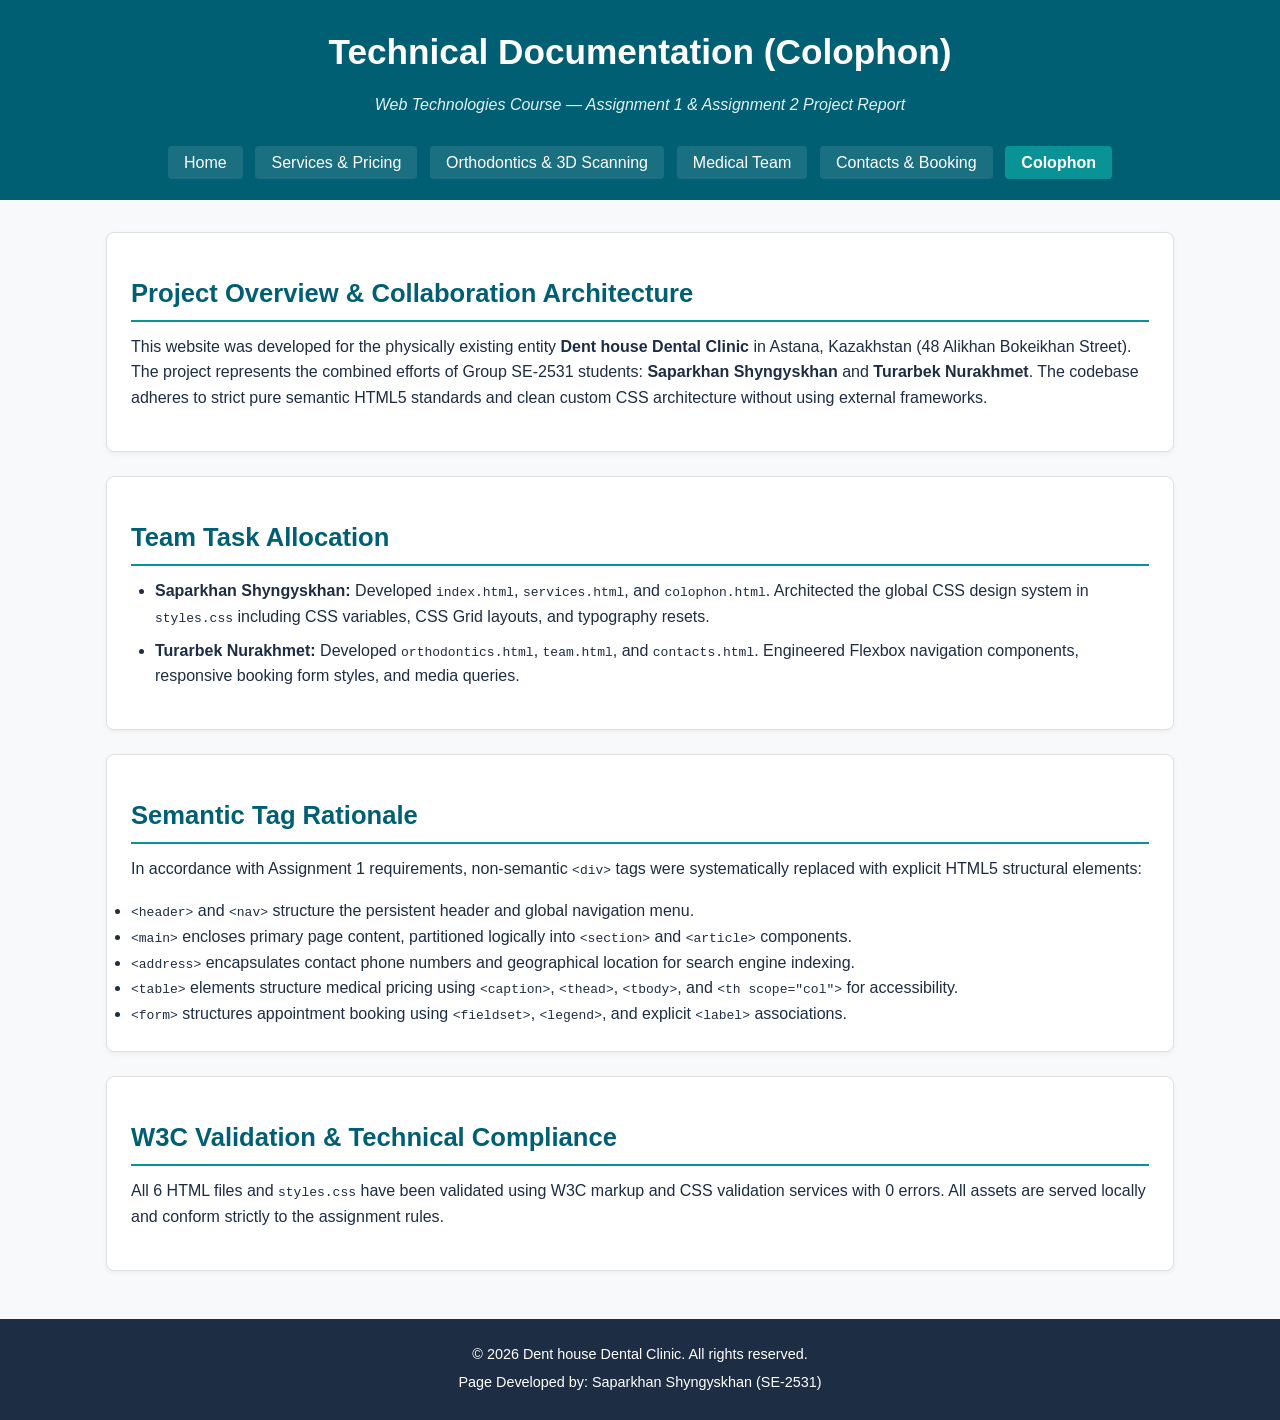
==== colophon.html @ aafd25ac "Add All" ====
<!DOCTYPE html>
<html lang="en">
<head>
    <meta charset="UTF-8">
    <meta name="viewport" content="width=device-width, initial-scale=1.0">
    <meta name="author" content="Saparkhan Shyngyskhan">
    <meta name="description" content="Technical documentation and colophon for Dent house dental clinic website project. Group SE-2531.">
    <title>Colophon & Technical Documentation — Dent house Clinic</title>
    <link rel="stylesheet" href="styles.css">
</head>
<body>
<!-- Author: Saparkhan Shyngyskhan | Group: SE-2531 -->

<header class="main-header">
    <div class="header-container">
        <h1 class="site-title">Technical Documentation (Colophon)</h1>
        <p class="site-tagline">Web Technologies Course — Assignment 1 & Assignment 2 Project Report</p>
        <nav class="main-nav">
            <ul class="nav-list">
                <li><a href="index.html" class="nav-link">Home</a></li>
                <li><a href="services.html" class="nav-link">Services & Pricing</a></li>
                <li><a href="orthodontics.html" class="nav-link">Orthodontics & 3D Scanning</a></li>
                <li><a href="team.html" class="nav-link">Medical Team</a></li>
                <li><a href="contacts.html" class="nav-link">Contacts & Booking</a></li>
                <li><a href="colophon.html" class="nav-link active">Colophon</a></li>
            </ul>
        </nav>
    </div>
</header>

<main class="main-content">
    <section class="doc-section">
        <h2>Project Overview & Collaboration Architecture</h2>
        <p>This website was developed for the physically existing entity <strong>Dent house Dental Clinic</strong> in Astana, Kazakhstan (48 Alikhan Bokeikhan Street). The project represents the combined efforts of Group SE-2531 students: <strong>Saparkhan Shyngyskhan</strong> and <strong>Turarbek Nurakhmet</strong>. The codebase adheres to strict pure semantic HTML5 standards and clean custom CSS architecture without using external frameworks.</p>
    </section>

    <section class="doc-section">
        <h2>Team Task Allocation</h2>
        <ul class="task-list">
            <li><strong>Saparkhan Shyngyskhan:</strong> Developed <code>index.html</code>, <code>services.html</code>, and <code>colophon.html</code>. Architected the global CSS design system in <code>styles.css</code> including CSS variables, CSS Grid layouts, and typography resets.</li>
            <li><strong>Turarbek Nurakhmet:</strong> Developed <code>orthodontics.html</code>, <code>team.html</code>, and <code>contacts.html</code>. Engineered Flexbox navigation components, responsive booking form styles, and media queries.</li>
        </ul>
    </section>

    <section class="doc-section">
        <h2>Semantic Tag Rationale</h2>
        <p>In accordance with Assignment 1 requirements, non-semantic <code>&lt;div&gt;</code> tags were systematically replaced with explicit HTML5 structural elements:</p>
        <ul>
            <li><code>&lt;header&gt;</code> and <code>&lt;nav&gt;</code> structure the persistent header and global navigation menu.</li>
            <li><code>&lt;main&gt;</code> encloses primary page content, partitioned logically into <code>&lt;section&gt;</code> and <code>&lt;article&gt;</code> components.</li>
            <li><code>&lt;address&gt;</code> encapsulates contact phone numbers and geographical location for search engine indexing.</li>
            <li><code>&lt;table&gt;</code> elements structure medical pricing using <code>&lt;caption&gt;</code>, <code>&lt;thead&gt;</code>, <code>&lt;tbody&gt;</code>, and <code>&lt;th scope="col"&gt;</code> for accessibility.</li>
            <li><code>&lt;form&gt;</code> structures appointment booking using <code>&lt;fieldset&gt;</code>, <code>&lt;legend&gt;</code>, and explicit <code>&lt;label&gt;</code> associations.</li>
        </ul>
    </section>

    <section class="doc-section">
        <h2>W3C Validation & Technical Compliance</h2>
        <p>All 6 HTML files and <code>styles.css</code> have been validated using W3C markup and CSS validation services with 0 errors. All assets are served locally and conform strictly to the assignment rules.</p>
    </section>
</main>

<footer class="main-footer">
    <p>&copy; 2026 Dent house Dental Clinic. All rights reserved.</p>
    <p>Page Developed by: Saparkhan Shyngyskhan (SE-2531)</p>
</footer>
</body>
</html>
---- styles.css ----
/* ==========================================================================
   CSS DESIGN SYSTEM FOR DENT HOUSE CLINIC
   Group: SE-2531
   Authors: Saparkhan Shyngyskhan & Turarbek Nurakhmet
   ========================================================================== */

/* 1. GLOBAL DESIGN VARIABLES & RESET */
:root {
  --primary-color: #005f73;
  --secondary-color: #0a9396;
  --accent-color: #ee9b00;
  --dark-neutral: #1d2d44;
  --light-bg: #f8f9fa;
  --card-bg: #ffffff;
  --border-color: #e0e0e0;
  --font-heading: 'Segoe UI', Tahoma, Geneva, Verdana, sans-serif;
  --font-body: Arial, Helvetica, sans-serif;
  --base-spacing: 1.5rem;
  --border-radius: 8px;
}

* {
  box-sizing: border-box;
  margin: 0;
  padding: 0;
}

body {
  font-family: var(--font-body);
  line-height: 1.6;
  color: var(--dark-neutral);
  background-color: var(--light-bg);
}

/* 2. TYPOGRAPHY & HEADINGS */
h1, h2, h3 {
  font-family: var(--font-heading);
  color: var(--primary-color);
  margin-bottom: 0.75rem;
}

h1.site-title {
  font-size: 2.2rem;
  color: #ffffff;
}

h2 {
  font-size: 1.6rem;
  border-bottom: 2px solid var(--secondary-color);
  padding-bottom: 0.4rem;
  margin-top: 1rem;
}

p {
  margin-bottom: 1rem;
}

/* 3. HEADER & FLEXBOX NAVIGATION */
.main-header {
  background-color: var(--primary-color);
  color: #ffffff;
  padding: var(--base-spacing) 0;
}

.header-container {
  max-width: 1100px;
  margin: 0 auto;
  padding: 0 1rem;
  display: flex;
  flex-direction: column;
  align-items: center;
  text-align: center;
}

.site-tagline {
  font-style: italic;
  color: #e0f2f1;
  margin-bottom: 1rem;
}

.main-nav {
  width: 100%;
  margin-top: 1rem;
}

.nav-list {
  list-style: none;
  display: flex;
  flex-wrap: wrap;
  justify-content: center;
  gap: 0.8rem;
}

.nav-link {
  color: #ffffff;
  text-decoration: none;
  padding: 0.5rem 1rem;
  border-radius: 4px;
  background-color: rgba(255, 255, 255, 0.1);
  transition: background-color 0.3s ease, color 0.3s ease;
}

.nav-link:hover {
  background-color: var(--accent-color);
  color: #ffffff;
}

.nav-link.active {
  background-color: var(--secondary-color);
  font-weight: bold;
}

/* 4. MAIN LAYOUT CONTAINER */
.main-content {
  max-width: 1100px;
  margin: 2rem auto;
  padding: 0 1rem;
}

/* 5. CSS GRID LAYOUTS */
.info-grid, .team-grid, .contact-grid {
  display: grid;
  grid-template-columns: repeat(auto-fit, minmax(300px, 1fr));
  gap: 1.5rem;
  margin-top: 1.5rem;
}

.info-card, .doctor-card, .contact-info-card, .booking-form-wrapper, .founder-card, .workflow-card, .doc-section {
  background-color: var(--card-bg);
  padding: 1.5rem;
  border-radius: var(--border-radius);
  border: 1px solid var(--border-color);
  box-shadow: 0 2px 5px rgba(0, 0, 0, 0.05);
  margin-bottom: 1.5rem;
}

/* Demonstration of CSS Specificity */
.doctor-card.highlight-card {
  border-left: 6px solid var(--accent-color);
  background-color: #fffdf9;
}

.doctor-spec, .role-title {
  font-weight: bold;
  color: var(--secondary-color);
  margin-bottom: 0.5rem;
}

/* 6. CLINIC GALLERY STYLING */
.clinic-gallery {
  margin-top: 2rem;
}

.gallery-grid {
  display: grid;
  grid-template-columns: repeat(auto-fit, minmax(280px, 1fr));
  gap: 1.5rem;
  margin-top: 1rem;
}

.gallery-card {
  background-color: var(--card-bg);
  border: 1px solid var(--border-color);
  border-radius: var(--border-radius);
  overflow: hidden;
  box-shadow: 0 2px 5px rgba(0, 0, 0, 0.05);
  margin: 0;
}

.gallery-img {
  width: 100%;
  height: 220px;
  object-fit: cover;
  display: block;
}

.gallery-card figcaption {
  padding: 0.8rem 1rem;
  font-size: 0.9rem;
  color: var(--dark-neutral);
  text-align: center;
  background-color: #ffffff;
  font-style: italic;
}

/* 7. LIST STYLING */
.schedule-list, .step-list, .task-list {
  margin-left: 1.5rem;
  margin-bottom: 1rem;
}

.schedule-list li, .step-list li, .task-list li {
  margin-bottom: 0.5rem;
}

/* 8. DATA TABLES */
.table-wrapper {
  margin-top: 2rem;
  overflow-x: auto;
}

.data-table {
  width: 100%;
  border-collapse: collapse;
  background-color: var(--card-bg);
  margin-top: 1rem;
}

.data-table caption {
  caption-side: top;
  font-weight: bold;
  margin-bottom: 0.5rem;
  text-align: left;
  color: var(--primary-color);
}

.data-table th, .data-table td {
  padding: 0.8rem 1rem;
  border: 1px solid var(--border-color);
  text-align: left;
}

.data-table thead {
  background-color: var(--primary-color);
  color: #ffffff;
}

.data-table tbody tr:nth-child(even) {
  background-color: #f2f4f5;
}

/* 9. FORM STYLING (Flexbox Form) */
.appointment-form {
  margin-top: 1rem;
}

.form-group {
  border: 1px solid var(--border-color);
  padding: 1.2rem;
  border-radius: var(--border-radius);
}

.form-group legend {
  padding: 0 0.5rem;
  font-weight: bold;
  color: var(--primary-color);
}

.form-field {
  display: flex;
  flex-direction: column;
  margin-bottom: 1rem;
}

.form-field label {
  margin-bottom: 0.3rem;
  font-weight: bold;
}

.form-field input, .form-field select, .form-field textarea {
  padding: 0.6rem;
  border: 1px solid #ccc;
  border-radius: 4px;
  font-family: inherit;
  font-size: 0.95rem;
}

.form-field input:focus, .form-field select:focus, .form-field textarea:focus {
  outline: none;
  border-color: var(--secondary-color);
  box-shadow: 0 0 4px rgba(10, 147, 150, 0.4);
}

.submit-btn {
  background-color: var(--secondary-color);
  color: #ffffff;
  padding: 0.8rem 1.5rem;
  border: none;
  border-radius: 4px;
  cursor: pointer;
  font-size: 1rem;
  font-weight: bold;
  transition: background-color 0.3s ease;
  width: 100%;
}

.submit-btn:hover {
  background-color: var(--primary-color);
}

/* 10. FOOTER */
.main-footer {
  background-color: var(--dark-neutral);
  color: #ffffff;
  text-align: center;
  padding: 1.5rem 0;
  margin-top: 3rem;
  font-size: 0.9rem;
}

.main-footer p {
  margin-bottom: 0.3rem;
}

/* 11. RESPONSIVE MEDIA QUERIES */
@media (max-width: 768px) {
  .nav-list {
    flex-direction: column;
    width: 100%;
  }

  .nav-link {
    text-align: center;
    display: block;
  }

  h1.site-title {
    font-size: 1.8rem;
  }

  .info-grid, .team-grid, .contact-grid {
    grid-template-columns: 1fr;
  }
}
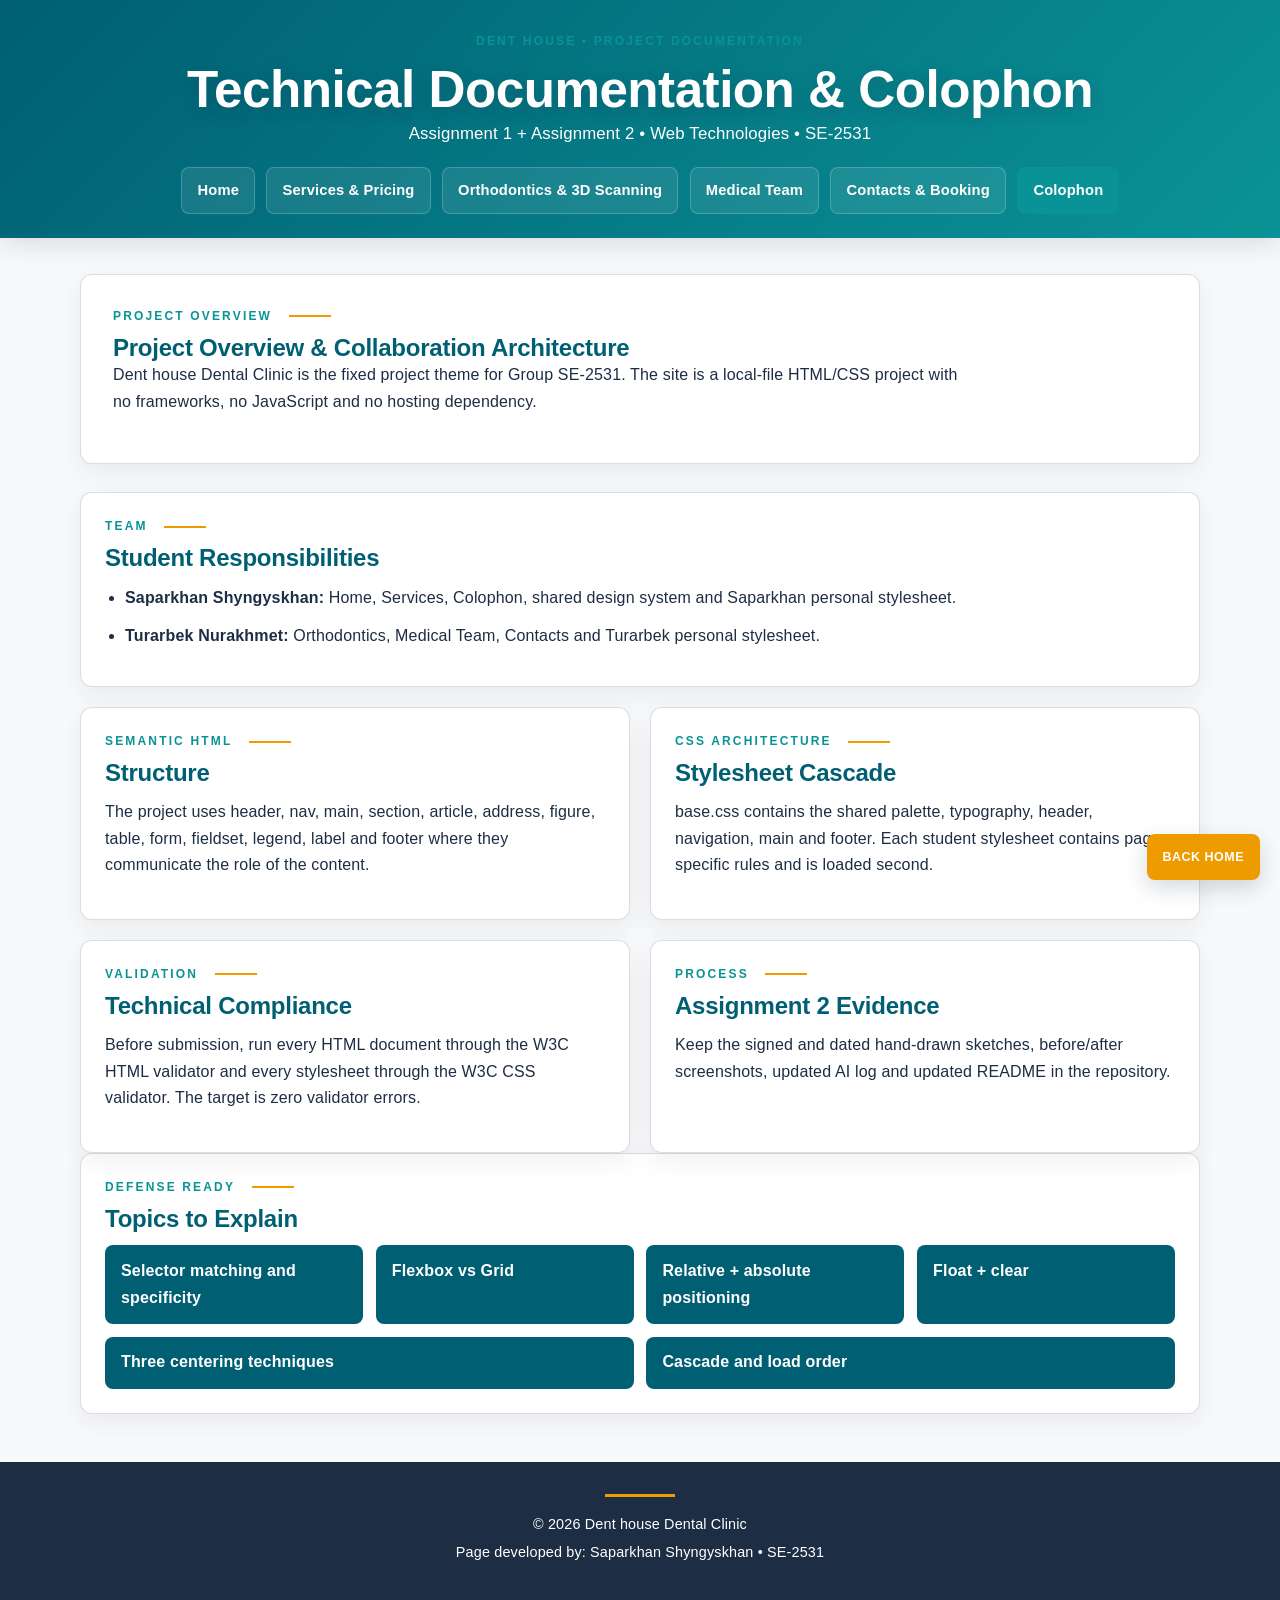
==== commit 4a28e432: "Add All" ====
--- a/colophon.html
+++ b/colophon.html
@@ -2,67 +2,299 @@
 <html lang="en">
 <head>
     <meta charset="UTF-8">
-    <meta name="viewport" content="width=device-width, initial-scale=1.0">
-    <meta name="author" content="Saparkhan Shyngyskhan">
-    <meta name="description" content="Technical documentation and colophon for Dent house dental clinic website project. Group SE-2531.">
-    <title>Colophon & Technical Documentation — Dent house Clinic</title>
-    <link rel="stylesheet" href="styles.css">
+    <meta
+            name="viewport"
+            content="width=device-width, initial-scale=1.0"
+    >
+    <meta
+            name="author"
+            content="Saparkhan Shyngyskhan"
+    >
+    <meta
+            name="description"
+            content="Technical documentation and collaboration notes for the Dent house website project."
+    >
+    <title>
+        Colophon & Technical Documentation — Dent house
+    </title>
+
+    <link rel="stylesheet" href="css/base.css">
+    <link rel="stylesheet" href="css/saparkhan.css">
 </head>
-<body>
+<body class="colophon-page">
+
 <!-- Author: Saparkhan Shyngyskhan | Group: SE-2531 -->
 
 <header class="main-header">
-    <div class="header-container">
-        <h1 class="site-title">Technical Documentation (Colophon)</h1>
-        <p class="site-tagline">Web Technologies Course — Assignment 1 & Assignment 2 Project Report</p>
-        <nav class="main-nav">
-            <ul class="nav-list">
-                <li><a href="index.html" class="nav-link">Home</a></li>
-                <li><a href="services.html" class="nav-link">Services & Pricing</a></li>
-                <li><a href="orthodontics.html" class="nav-link">Orthodontics & 3D Scanning</a></li>
-                <li><a href="team.html" class="nav-link">Medical Team</a></li>
-                <li><a href="contacts.html" class="nav-link">Contacts & Booking</a></li>
-                <li><a href="colophon.html" class="nav-link active">Colophon</a></li>
+    <p class="eyebrow">
+        DENT HOUSE • PROJECT DOCUMENTATION
+    </p>
+    <h1 class="site-title">
+        Technical Documentation & Colophon
+    </h1>
+    <p class="site-tagline">
+        Assignment 1 + Assignment 2 • Web Technologies • SE-2531
+    </p>
+    <nav class="main-nav" aria-label="Primary navigation">
+        <ul class="nav-list">
+            <li>
+                <a href="index.html" class="nav-link">
+                    Home
+                </a>
+            </li>
+
+            <li>
+                <a href="services.html" class="nav-link">
+                    Services & Pricing
+                </a>
+            </li>
+
+            <li>
+                <a href="orthodontics.html" class="nav-link">
+                    Orthodontics & 3D Scanning
+                </a>
+            </li>
+
+            <li>
+                <a href="team.html" class="nav-link">
+                    Medical Team
+                </a>
+            </li>
+
+            <li>
+                <a href="contacts.html" class="nav-link">
+                    Contacts & Booking
+                </a>
+            </li>
+
+            <li>
+                <a
+                        href="colophon.html"
+                        class="nav-link active"
+                        aria-current="page"
+                >
+                    Colophon
+                </a>
+            </li>
+
+        </ul>
+
+    </nav>
+
+</header>
+
+
+<main class="main-content">
+
+    <section class="page-intro">
+
+        <p class="section-kicker">
+            PROJECT OVERVIEW
+        </p>
+
+        <!-- Unique page heading ID -->
+        <h2 id="colophon-title">
+            Project Overview & Collaboration Architecture
+        </h2>
+
+        <p>
+            Dent house Dental Clinic is the fixed project theme for Group
+            SE-2531. The site is a local-file HTML/CSS project with no
+            frameworks, no JavaScript and no hosting dependency.
+        </p>
+
+    </section>
+
+
+    <!--
+    Grid rationale:
+    documentation topics are separate information cards and one topic spans
+    the full width, which makes Grid appropriate for this block.
+    -->
+    <section
+            class="documentation-grid"
+            aria-label="Project documentation"
+    >
+
+        <article class="doc-card doc-card-wide">
+
+            <p class="section-kicker">
+                TEAM
+            </p>
+
+            <h2>
+                Student Responsibilities
+            </h2>
+
+            <ul class="documentation-list">
+
+                <li>
+                    <strong>
+                        Saparkhan Shyngyskhan:
+                    </strong>
+
+                    Home, Services, Colophon, shared design system
+                    and Saparkhan personal stylesheet.
+                </li>
+
+                <li>
+                    <strong>
+                        Turarbek Nurakhmet:
+                    </strong>
+
+                    Orthodontics, Medical Team, Contacts
+                    and Turarbek personal stylesheet.
+                </li>
+
             </ul>
-        </nav>
-    </div>
-</header>
-
-<main class="main-content">
-    <section class="doc-section">
-        <h2>Project Overview & Collaboration Architecture</h2>
-        <p>This website was developed for the physically existing entity <strong>Dent house Dental Clinic</strong> in Astana, Kazakhstan (48 Alikhan Bokeikhan Street). The project represents the combined efforts of Group SE-2531 students: <strong>Saparkhan Shyngyskhan</strong> and <strong>Turarbek Nurakhmet</strong>. The codebase adheres to strict pure semantic HTML5 standards and clean custom CSS architecture without using external frameworks.</p>
+
+        </article>
+
+
+        <article class="doc-card">
+
+            <p class="section-kicker">
+                SEMANTIC HTML
+            </p>
+
+            <h2>
+                Structure
+            </h2>
+
+            <p>
+                The project uses header, nav, main, section, article,
+                address, figure, table, form, fieldset, legend, label
+                and footer where they communicate the role of the content.
+            </p>
+
+        </article>
+
+
+        <article class="doc-card">
+
+            <p class="section-kicker">
+                CSS ARCHITECTURE
+            </p>
+
+            <h2>
+                Stylesheet Cascade
+            </h2>
+
+            <p>
+                base.css contains the shared palette, typography, header,
+                navigation, main and footer. Each student stylesheet
+                contains page-specific rules and is loaded second.
+            </p>
+
+        </article>
+
+
+        <article class="doc-card">
+
+            <p class="section-kicker">
+                VALIDATION
+            </p>
+
+            <h2>
+                Technical Compliance
+            </h2>
+
+            <p>
+                Before submission, run every HTML document through the
+                W3C HTML validator and every stylesheet through the W3C
+                CSS validator. The target is zero validator errors.
+            </p>
+
+        </article>
+
+
+        <article class="doc-card">
+
+            <p class="section-kicker">
+                PROCESS
+            </p>
+
+            <h2>
+                Assignment 2 Evidence
+            </h2>
+
+            <p>
+                Keep the signed and dated hand-drawn sketches,
+                before/after screenshots, updated AI log and updated
+                README in the repository.
+            </p>
+
+        </article>
+
     </section>
 
-    <section class="doc-section">
-        <h2>Team Task Allocation</h2>
-        <ul class="task-list">
-            <li><strong>Saparkhan Shyngyskhan:</strong> Developed <code>index.html</code>, <code>services.html</code>, and <code>colophon.html</code>. Architected the global CSS design system in <code>styles.css</code> including CSS variables, CSS Grid layouts, and typography resets.</li>
-            <li><strong>Turarbek Nurakhmet:</strong> Developed <code>orthodontics.html</code>, <code>team.html</code>, and <code>contacts.html</code>. Engineered Flexbox navigation components, responsive booking form styles, and media queries.</li>
+
+    <!-- Additional Flexbox -->
+    <section
+            class="documentation-list-wrap"
+            aria-label="CSS evidence"
+    >
+
+        <p class="section-kicker">
+            DEFENSE READY
+        </p>
+
+        <h2>
+            Topics to Explain
+        </h2>
+
+        <ul class="defense-points">
+
+            <li>
+                Selector matching and specificity
+            </li>
+
+            <li>
+                Flexbox vs Grid
+            </li>
+
+            <li>
+                Relative + absolute positioning
+            </li>
+
+            <li>
+                Float + clear
+            </li>
+
+            <li>
+                Three centering techniques
+            </li>
+
+            <li>
+                Cascade and load order
+            </li>
+
         </ul>
+
     </section>
 
-    <section class="doc-section">
-        <h2>Semantic Tag Rationale</h2>
-        <p>In accordance with Assignment 1 requirements, non-semantic <code>&lt;div&gt;</code> tags were systematically replaced with explicit HTML5 structural elements:</p>
-        <ul>
-            <li><code>&lt;header&gt;</code> and <code>&lt;nav&gt;</code> structure the persistent header and global navigation menu.</li>
-            <li><code>&lt;main&gt;</code> encloses primary page content, partitioned logically into <code>&lt;section&gt;</code> and <code>&lt;article&gt;</code> components.</li>
-            <li><code>&lt;address&gt;</code> encapsulates contact phone numbers and geographical location for search engine indexing.</li>
-            <li><code>&lt;table&gt;</code> elements structure medical pricing using <code>&lt;caption&gt;</code>, <code>&lt;thead&gt;</code>, <code>&lt;tbody&gt;</code>, and <code>&lt;th scope="col"&gt;</code> for accessibility.</li>
-            <li><code>&lt;form&gt;</code> structures appointment booking using <code>&lt;fieldset&gt;</code>, <code>&lt;legend&gt;</code>, and explicit <code>&lt;label&gt;</code> associations.</li>
-        </ul>
-    </section>
-
-    <section class="doc-section">
-        <h2>W3C Validation & Technical Compliance</h2>
-        <p>All 6 HTML files and <code>styles.css</code> have been validated using W3C markup and CSS validation services with 0 errors. All assets are served locally and conform strictly to the assignment rules.</p>
-    </section>
 </main>
 
+
+<a
+        class="quick-booking"
+        href="index.html"
+>
+    BACK HOME
+</a>
+
+
 <footer class="main-footer">
-    <p>&copy; 2026 Dent house Dental Clinic. All rights reserved.</p>
-    <p>Page Developed by: Saparkhan Shyngyskhan (SE-2531)</p>
+
+    <p>
+        © 2026 Dent house Dental Clinic
+    </p>
+
+    <p>
+        Page developed by: Saparkhan Shyngyskhan • SE-2531
+    </p>
+
 </footer>
+
 </body>
 </html>
--- a/css/base.css
+++ b/css/base.css
@@ -0,0 +1,1287 @@
+/*
+===============================================================================
+DENT HOUSE — BASE CSS
+Group: SE-2531
+Shared stylesheet written by the team
+===============================================================================
+
+PALETTE — maximum five project colours:
+
+#005F73
+Primary teal for professional medical branding and strong headings.
+
+#0A9396
+Secondary teal for interactive controls and section accents.
+
+#EE9B00
+Warm accent for calls to action and important highlights.
+
+#1D2D44
+Dark neutral for readable text, borders and footer surfaces.
+
+#F8F9FA
+Light background for a clean, calm clinic interface.
+
+Named colour "white" is also used for high-contrast text and surfaces.
+*/
+
+
+:root {
+
+    --primary-color: #005F73;
+
+    --secondary-color: #0A9396;
+
+    --accent-color: #EE9B00;
+
+    --dark-neutral: #1D2D44;
+
+    --light-bg: #F8F9FA;
+
+
+    /*
+    Two deliberate font families with full fallback stacks.
+    */
+
+    --font-heading:
+        "Segoe UI",
+        Tahoma,
+        Geneva,
+        Verdana,
+        sans-serif;
+
+    --font-body:
+        Arial,
+        Helvetica,
+        sans-serif;
+
+
+    --content-width: 1120px;
+
+    --base-spacing: 1.25rem;
+
+    --border-radius: 12px;
+
+    --border-color:
+        rgba(29, 45, 68, 0.16);
+
+    --soft-surface:
+        rgba(10, 147, 150, 0.06);
+
+}
+
+
+/*
+===============================================================================
+UNIVERSAL SELECTOR
+===============================================================================
+*/
+
+/*
+Universal selector:
+controls box sizing consistently on every element.
+*/
+
+* {
+
+    box-sizing: border-box;
+
+    margin: 0;
+
+    padding: 0;
+
+}
+
+
+html {
+
+    scroll-behavior: smooth;
+
+}
+
+
+/*
+===============================================================================
+BODY
+===============================================================================
+*/
+
+/*
+Type selector:
+styles the complete document body.
+*/
+
+body {
+
+    font-family: var(--font-body);
+
+    font-size: 1rem;
+
+    font-weight: 400;
+
+    line-height: 1.65;
+
+    letter-spacing: 0.01em;
+
+    color: var(--dark-neutral);
+
+    background-color: var(--light-bg);
+
+}
+
+
+/*
+Margin-collapse note:
+
+Vertical margins between normal block elements can collapse into one margin.
+The project uses section padding and borders where appropriate so adjacent
+content keeps intentional spacing instead of relying on margin collapse.
+*/
+
+
+/*
+===============================================================================
+GROUPING SELECTOR
+===============================================================================
+*/
+
+h1,
+h2,
+h3 {
+
+    font-family: var(--font-heading);
+
+    font-weight: 700;
+
+    line-height: 1.2;
+
+    letter-spacing: -0.01em;
+
+    color: var(--primary-color);
+
+}
+
+
+p {
+
+    margin-bottom: 1rem;
+
+}
+
+
+ul,
+ol {
+
+    padding-left: 1.3rem;
+
+}
+
+
+/*
+===============================================================================
+MAIN CONTAINER
+===============================================================================
+*/
+
+/*
+Centering technique #1:
+margin auto centers the main content horizontally.
+*/
+
+.main-content {
+
+    width: calc(100% - 2rem);
+
+    max-width: var(--content-width);
+
+    margin: 2.25rem auto;
+
+}
+
+
+.page-intro {
+
+    margin-bottom: 1.75rem;
+
+    padding: 2rem;
+
+    border:
+        1px solid
+        var(--border-color);
+
+    border-radius:
+        var(--border-radius);
+
+    background-color: white;
+
+    box-shadow:
+        0 8px 24px
+        rgba(29, 45, 68, 0.08);
+
+}
+
+
+.section-kicker,
+.eyebrow {
+
+    margin-bottom: 0.45rem;
+
+    color: var(--secondary-color);
+
+    font-size: 0.75rem;
+
+    font-weight: 700;
+
+    letter-spacing: 0.18em;
+
+}
+
+
+.page-intro h2,
+.section-kicker + h2 {
+
+    margin-top: 0.25rem;
+
+}
+
+
+/*
+Adjacent sibling selector:
+
+matches a paragraph immediately following an h2 in .page-intro.
+*/
+
+.page-intro h2 + p {
+
+    max-width: 850px;
+
+}
+
+
+/*
+===============================================================================
+HEADER
+===============================================================================
+*/
+
+/*
+Static positioning demonstration:
+
+The header remains in the normal document flow.
+*/
+
+.main-header {
+
+    position: static;
+
+    padding:
+        2rem
+        1rem
+        1.5rem;
+
+    text-align: center;
+
+    color: white;
+
+    background:
+        linear-gradient(
+            135deg,
+            var(--primary-color),
+            var(--secondary-color)
+        );
+
+    box-shadow:
+        0 6px 24px
+        rgba(29, 45, 68, 0.14);
+
+}
+
+
+.site-title {
+
+    font-size:
+        clamp(
+            2rem,
+            5vw,
+            3.2rem
+        );
+
+    color: white;
+
+    text-shadow:
+        0 4px 16px
+        rgba(29, 45, 68, 0.25);
+
+}
+
+
+.site-tagline {
+
+    margin-bottom: 1.15rem;
+
+    color: white;
+
+    font-size: 1.05rem;
+
+}
+
+
+/*
+===============================================================================
+NAVIGATION — FLEXBOX
+===============================================================================
+*/
+
+.main-nav {
+
+    width: min(
+        100%,
+        var(--content-width)
+    );
+
+    margin:
+        1rem
+        auto
+        0;
+
+}
+
+
+/*
+Child selector (>):
+
+Matches only direct li children of the nav list.
+*/
+
+.nav-list {
+
+    display: flex;
+
+    flex-direction: row;
+
+    flex-wrap: wrap;
+
+    /*
+    Centering technique #2:
+    Flexbox uses justify-content to center navigation items.
+    */
+
+    justify-content: center;
+
+    align-items: center;
+
+    gap: 0.7rem;
+
+    list-style: none;
+
+}
+
+
+.nav-list > li {
+
+    list-style: none;
+
+}
+
+
+/*
+:first-child:
+
+Matches only the first direct navigation item.
+*/
+
+.nav-list > li:first-child {
+
+    margin-left: 0;
+
+}
+
+
+/*
+===============================================================================
+NAV LINKS
+===============================================================================
+*/
+
+.nav-link {
+
+    display: inline-block;
+
+    padding:
+        0.65rem
+        0.95rem;
+
+    border:
+        1px solid
+        rgba(255, 255, 255, 0.2);
+
+    border-radius: 8px;
+
+    color: white;
+
+    text-decoration: none;
+
+    font-size: 0.92rem;
+
+    font-weight: 600;
+
+    letter-spacing: 0.01em;
+
+    background-color:
+        rgba(255, 255, 255, 0.09);
+
+    transition:
+        transform 0.25s ease,
+        background-color 0.25s ease,
+        border-color 0.25s ease;
+
+}
+
+
+/*
+:hover pseudo-class:
+
+Applies when the pointer is over the navigation link.
+*/
+
+.nav-link:hover {
+
+    transform:
+        translateY(-2px);
+
+    background-color:
+        var(--accent-color);
+
+    border-color:
+        var(--accent-color);
+
+}
+
+
+/*
+:focus pseudo-class:
+
+Provides keyboard focus visibility.
+*/
+
+.nav-link:focus {
+
+    outline:
+        2px solid
+        var(--accent-color);
+
+    outline-offset: 3px;
+
+}
+
+
+.nav-link.active {
+
+    background-color:
+        var(--secondary-color);
+
+    border-color:
+        var(--secondary-color);
+
+}
+
+
+/*
+===============================================================================
+ATTRIBUTE SELECTORS
+===============================================================================
+*/
+
+/*
+Attribute selector:
+matches links whose href starts with "tel:".
+*/
+
+a[href^="tel:"] {
+
+    color:
+        var(--primary-color);
+
+    font-weight: 700;
+
+}
+
+
+/*
+Attribute selector:
+matches telephone input fields.
+*/
+
+input[type="tel"] {
+
+    letter-spacing: 0.04em;
+
+}
+
+
+/*
+===============================================================================
+ANNOUNCEMENT BAR
+===============================================================================
+*/
+
+.announcement-bar {
+
+    overflow: hidden;
+
+    padding:
+        0.72rem
+        0;
+
+    color: white;
+
+    background-color:
+        var(--dark-neutral);
+
+    border-bottom:
+        3px solid
+        var(--accent-color);
+
+}
+
+
+.announcement-track {
+
+    display: flex;
+
+    flex-direction: row;
+
+    width: max-content;
+
+    gap: 1.35rem;
+
+    margin: 0;
+
+    white-space: nowrap;
+
+    font-size: 0.9rem;
+
+    font-weight: 700;
+
+    letter-spacing: 0.08em;
+
+    animation:
+        marquee-scroll
+        24s
+        linear
+        infinite;
+
+}
+
+
+/*
+===============================================================================
+MARQUEE ANIMATION
+===============================================================================
+*/
+
+@keyframes marquee-scroll {
+
+    from {
+
+        transform:
+            translateX(0);
+
+    }
+
+    to {
+
+        transform:
+            translateX(-50%);
+
+    }
+
+}
+
+
+/*
+===============================================================================
+PSEUDO ELEMENT
+===============================================================================
+*/
+
+/*
+Pseudo-element:
+creates a decorative separator without adding an unnecessary HTML element.
+*/
+
+.section-kicker::after {
+
+    content: "";
+
+    display: inline-block;
+
+    width: 42px;
+
+    height: 2px;
+
+    margin-left: 0.7rem;
+
+    vertical-align: middle;
+
+    background-color:
+        var(--accent-color);
+
+}
+
+
+/*
+===============================================================================
+HERO
+===============================================================================
+*/
+
+/*
+Relative positioning:
+the hero becomes the containing block for the absolute badge.
+*/
+
+.hero-banner {
+
+    position: relative;
+
+    overflow: hidden;
+
+    margin-bottom: 1.75rem;
+
+    padding:
+        4.5rem
+        2rem
+        3.25rem;
+
+    border-radius: 18px;
+
+    color: white;
+
+    text-align: center;
+
+    background:
+        linear-gradient(
+            135deg,
+            var(--primary-color),
+            var(--secondary-color)
+        );
+
+    box-shadow:
+        0 14px 32px
+        rgba(29, 45, 68, 0.16);
+
+}
+
+
+.hero-banner::before {
+
+    content: "";
+
+    position: absolute;
+
+    inset:
+        auto
+        -60px
+        -80px
+        auto;
+
+    width: 240px;
+
+    height: 240px;
+
+    border-radius: 50%;
+
+    background-color:
+        rgba(255, 255, 255, 0.08);
+
+}
+
+
+.hero-label {
+
+    position: relative;
+
+    z-index: 1;
+
+    margin-bottom: 0.7rem;
+
+    color: white;
+
+    font-size: 0.8rem;
+
+    font-weight: 700;
+
+    letter-spacing: 0.2em;
+
+}
+
+
+.hero-banner h2 {
+
+    position: relative;
+
+    z-index: 1;
+
+    max-width: 900px;
+
+    margin:
+        0
+        auto
+        1rem;
+
+    border-bottom: 0;
+
+    color: white;
+
+    font-size:
+        clamp(
+            2.3rem,
+            6vw,
+            4.2rem
+        );
+
+}
+
+
+/*
+Absolute positioning demonstration:
+
+The badge is placed inside the relative hero.
+It also demonstrates centering with transform.
+*/
+
+.hero-badge {
+
+    position: absolute;
+
+    top: 1rem;
+
+    left: 50%;
+
+    /*
+    Centering technique #3:
+    absolute positioning + transform.
+    */
+
+    transform:
+        translateX(-50%);
+
+    z-index: 2;
+
+    padding:
+        0.35rem
+        0.85rem;
+
+    border-radius: 999px;
+
+    color: white;
+
+    background-color:
+        var(--accent-color);
+
+    font-size: 0.76rem;
+
+    font-weight: 700;
+
+    letter-spacing: 0.1em;
+
+    white-space: nowrap;
+
+}
+
+
+.hero-description {
+
+    position: relative;
+
+    z-index: 1;
+
+    max-width: 820px;
+
+    margin:
+        0
+        auto
+        1.5rem;
+
+    color: white;
+
+    font-size: 1.05rem;
+
+}
+
+
+/*
+===============================================================================
+ACTIONS
+===============================================================================
+*/
+
+.primary-action,
+.secondary-action {
+
+    display: inline-block;
+
+    padding:
+        0.78rem
+        1.15rem;
+
+    border-radius: 8px;
+
+    text-decoration: none;
+
+    font-weight: 700;
+
+    transition:
+        transform 0.25s ease,
+        background-color 0.25s ease;
+
+}
+
+
+.primary-action {
+
+    color: white;
+
+    background-color:
+        var(--accent-color);
+
+}
+
+
+.secondary-action {
+
+    color: white;
+
+    border:
+        1px solid
+        rgba(255, 255, 255, 0.32);
+
+    background-color:
+        rgba(255, 255, 255, 0.08);
+
+}
+
+
+.primary-action:hover,
+.secondary-action:hover {
+
+    transform:
+        translateY(-2px);
+
+}
+
+
+/*
+===============================================================================
+SHARED CARDS
+===============================================================================
+*/
+
+.feature-card,
+.fact-card,
+.price-card,
+.diagnostic-card,
+.doctor-card,
+.contact-card,
+.booking-card,
+.doc-card,
+.workflow-step,
+.team-note,
+.documentation-list-wrap,
+.founder-card {
+
+    min-width: 0;
+
+    border:
+        1px solid
+        var(--border-color);
+
+    border-radius:
+        var(--border-radius);
+
+    background-color: white;
+
+    box-shadow:
+        0 8px 24px
+        rgba(29, 45, 68, 0.07);
+
+}
+
+
+.feature-card,
+.price-card,
+.diagnostic-card,
+.doctor-card,
+.contact-card,
+.booking-card,
+.doc-card,
+.workflow-step,
+.team-note,
+.documentation-list-wrap,
+.founder-card {
+
+    padding: 1.5rem;
+
+}
+
+
+.feature-card h2,
+.price-card h2,
+.diagnostic-card h2,
+.doctor-card h2,
+.contact-card h2,
+.booking-card h2,
+.doc-card h2,
+.workflow-step h2,
+.team-note h2,
+.documentation-list-wrap h2,
+.founder-card h3 {
+
+    margin-bottom:
+        0.75rem;
+
+}
+
+
+/*
+===============================================================================
+TABLES
+===============================================================================
+*/
+
+.table-wrapper {
+
+    width: 100%;
+
+    min-width: 0;
+
+    overflow-x: auto;
+
+}
+
+
+.data-table {
+
+    width: 100%;
+
+    min-width: 660px;
+
+    margin-top: 1rem;
+
+    border-collapse: collapse;
+
+    background-color: white;
+
+}
+
+
+.data-table caption {
+
+    margin-bottom: 0.7rem;
+
+    text-align: left;
+
+    color:
+        var(--primary-color);
+
+    font-weight: 700;
+
+}
+
+
+.data-table th,
+.data-table td {
+
+    padding:
+        0.8rem
+        0.9rem;
+
+    border:
+        1px solid
+        var(--border-color);
+
+    text-align: left;
+
+    overflow-wrap: anywhere;
+
+}
+
+
+.data-table thead {
+
+    color: white;
+
+    background-color:
+        var(--primary-color);
+
+}
+
+
+/*
+:nth-child(even):
+
+Creates zebra striping for easier table reading.
+*/
+
+.data-table tbody tr:nth-child(even) {
+
+    background-color:
+        var(--soft-surface);
+
+}
+
+
+/*
+===============================================================================
+FORM CONTROLS
+===============================================================================
+*/
+
+.form-field {
+
+    min-width: 0;
+
+}
+
+
+.form-field input,
+.form-field select,
+.form-field textarea {
+
+    display: block;
+
+    width: 100%;
+
+    max-width: 100%;
+
+    min-width: 0;
+
+    padding:
+        0.72rem
+        0.8rem;
+
+    border:
+        1px solid
+        var(--border-color);
+
+    border-radius: 8px;
+
+    font: inherit;
+
+    color:
+        var(--dark-neutral);
+
+    background-color: white;
+
+}
+
+
+.form-field textarea {
+
+    resize: vertical;
+
+}
+
+
+.form-field input:focus,
+.form-field select:focus,
+.form-field textarea:focus {
+
+    outline:
+        2px solid
+        var(--secondary-color);
+
+    outline-offset: 1px;
+
+    border-color:
+        var(--secondary-color);
+
+}
+
+
+.submit-btn {
+
+    width: 100%;
+
+    padding:
+        0.85rem
+        1rem;
+
+    border: 0;
+
+    border-radius: 8px;
+
+    color: white;
+
+    background-color:
+        var(--secondary-color);
+
+    font: inherit;
+
+    font-weight: 700;
+
+    cursor: pointer;
+
+    transition:
+        background-color 0.25s ease,
+        transform 0.25s ease;
+
+}
+
+
+.submit-btn:hover {
+
+    transform:
+        translateY(-2px);
+
+    background-color:
+        var(--primary-color);
+
+}
+
+
+/*
+===============================================================================
+FIXED ELEMENT
+===============================================================================
+*/
+
+/*
+Fixed positioning:
+this link remains visible while scrolling.
+*/
+
+.quick-booking {
+
+    position: fixed;
+
+    right: 1.25rem;
+
+    bottom: 1.25rem;
+
+    z-index: 20;
+
+    padding:
+        0.8rem
+        1rem;
+
+    border-radius: 8px;
+
+    color: white;
+
+    background-color:
+        var(--accent-color);
+
+    text-decoration: none;
+
+    font-size: 0.78rem;
+
+    font-weight: 700;
+
+    letter-spacing: 0.04em;
+
+    box-shadow:
+        0 8px 22px
+        rgba(29, 45, 68, 0.18);
+
+    transition:
+        transform 0.25s ease,
+        background-color 0.25s ease;
+
+}
+
+
+.quick-booking:hover {
+
+    transform:
+        translateY(-3px);
+
+    background-color:
+        var(--primary-color);
+
+}
+
+
+/*
+===============================================================================
+FOOTER
+===============================================================================
+*/
+
+/*
+Static positioning:
+footer remains in normal document flow.
+*/
+
+.main-footer {
+
+    position: static;
+
+    margin-top: 3rem;
+
+    padding:
+        2rem
+        1rem;
+
+    text-align: center;
+
+    color: white;
+
+    background-color:
+        var(--dark-neutral);
+
+}
+
+
+.main-footer::before {
+
+    content: "";
+
+    display: block;
+
+    width: 70px;
+
+    height: 3px;
+
+    margin:
+        0
+        auto
+        1rem;
+
+    background-color:
+        var(--accent-color);
+
+}
+
+
+.main-footer p {
+
+    margin-bottom: 0.3rem;
+
+    font-size: 0.9rem;
+
+}
+
+
+/*
+===============================================================================
+RESPONSIVE SAFETY
+===============================================================================
+*/
+
+/*
+These rules improve overflow safety without changing the required desktop
+design structure.
+*/
+
+@media (max-width: 900px) {
+
+    .main-content {
+
+        width:
+            calc(100% - 1.5rem);
+
+    }
+
+}
--- a/css/saparkhan.css
+++ b/css/saparkhan.css
@@ -0,0 +1,616 @@
+/*
+===============================================================================
+SAPARKHAN SHYNGYSKHAN — PERSONAL CSS
+Pages:
+index.html
+services.html
+colophon.html
+===============================================================================
+*/
+
+
+/*
+===============================================================================
+HOME PAGE
+===============================================================================
+*/
+
+/*
+ID selector:
+The Home hero heading is unique, so an ID is appropriate for direct targeting.
+*/
+
+#home-title {
+
+    animation:
+        home-title-reveal
+        0.8s
+        ease
+        both;
+
+}
+
+
+/*
+Hero title reveal animation
+*/
+
+@keyframes home-title-reveal {
+
+    from {
+
+        opacity: 0;
+
+        transform:
+            translateY(18px);
+
+    }
+
+    to {
+
+        opacity: 1;
+
+        transform:
+            translateY(0);
+
+    }
+
+}
+
+
+/*
+Grid rationale:
+the home feature cards create a two-dimensional visual hierarchy.
+The featured card spans the complete width.
+*/
+
+.home-grid {
+
+    display: grid;
+
+    grid-template-columns:
+        repeat(
+            12,
+            minmax(
+                0,
+                1fr
+            )
+        );
+
+    gap: 1.25rem;
+
+    margin-bottom: 1.5rem;
+
+}
+
+
+.feature-card {
+
+    grid-column:
+        span 4;
+
+}
+
+
+.feature-card-wide {
+
+    grid-column:
+        1 / -1;
+
+}
+
+
+.feature-number {
+
+    margin-bottom: 0.5rem;
+
+    color:
+        var(--accent-color);
+
+    font-size: 0.85rem;
+
+    font-weight: 700;
+
+    letter-spacing: 0.15em;
+
+}
+
+
+/*
+===============================================================================
+FLEXBOX — HERO ACTIONS
+===============================================================================
+*/
+
+.hero-actions {
+
+    position: relative;
+
+    z-index: 1;
+
+    display: flex;
+
+    flex-direction: row;
+
+    flex-wrap: wrap;
+
+    justify-content: center;
+
+    align-items: center;
+
+    gap: 0.8rem;
+
+    margin-bottom: 0;
+
+}
+
+
+.hero-actions > a {
+
+    flex:
+        0 1 auto;
+
+}
+
+
+/*
+===============================================================================
+FLOAT
+===============================================================================
+*/
+
+/*
+Float demonstration:
+The image floats inside a real paragraph, allowing text to flow around it.
+*/
+
+.intro-image {
+
+    float: left;
+
+    width: 190px;
+
+    height: 125px;
+
+    margin:
+        0
+        1rem
+        0.6rem
+        0;
+
+    border-radius: 10px;
+
+    object-fit: cover;
+
+}
+
+
+/*
+Clear demonstration:
+
+This ensures the following paragraph starts below the floated image.
+Without clear, text from the following block could continue beside the float.
+*/
+
+.clear-after {
+
+    clear: both;
+
+}
+
+
+.clinic-introduction {
+
+    margin-bottom: 1.5rem;
+
+    padding: 2rem;
+
+    border-left:
+        5px solid
+        var(--secondary-color);
+
+    border-radius:
+        var(--border-radius);
+
+    background-color: white;
+
+    box-shadow:
+        0 8px 24px
+        rgba(29, 45, 68, 0.06);
+
+}
+
+
+/*
+===============================================================================
+FLEXBOX — QUICK FACTS
+===============================================================================
+*/
+
+.quick-facts {
+
+    display: flex;
+
+    flex-direction: row;
+
+    flex-wrap: wrap;
+
+    gap: 1rem;
+
+    margin-bottom: 2rem;
+
+}
+
+
+.fact-card {
+
+    flex:
+        1 1 220px;
+
+    display: flex;
+
+    flex-direction: column;
+
+    justify-content: center;
+
+    gap: 0.2rem;
+
+    min-height: 120px;
+
+    text-align: center;
+
+}
+
+
+.fact-card strong {
+
+    color:
+        var(--primary-color);
+
+    font-size: 1.35rem;
+
+}
+
+
+.fact-card span {
+
+    color:
+        var(--dark-neutral);
+
+    font-size: 0.9rem;
+
+}
+
+
+/*
+===============================================================================
+GALLERY
+===============================================================================
+*/
+
+.clinic-gallery {
+
+    margin-bottom: 2rem;
+
+}
+
+
+.gallery-grid {
+
+    display: grid;
+
+    grid-template-columns:
+        repeat(
+            3,
+            minmax(
+                0,
+                1fr
+            )
+        );
+
+    gap: 1.25rem;
+
+}
+
+
+.gallery-card {
+
+    min-width: 0;
+
+    margin: 0;
+
+    overflow: hidden;
+
+    border:
+        1px solid
+        var(--border-color);
+
+    border-radius:
+        var(--border-radius);
+
+    background-color: white;
+
+    box-shadow:
+        0 8px 24px
+        rgba(29, 45, 68, 0.07);
+
+}
+
+
+.gallery-card img {
+
+    display: block;
+
+    width: 100%;
+
+    height: 235px;
+
+    object-fit: cover;
+
+}
+
+
+.gallery-card figcaption {
+
+    padding:
+        0.9rem
+        1rem;
+
+    text-align: center;
+
+    color:
+        var(--dark-neutral);
+
+    font-size: 0.9rem;
+
+}
+
+
+/*
+===============================================================================
+FOUNDER
+===============================================================================
+*/
+
+.founder-message {
+
+    margin-bottom: 2rem;
+
+}
+
+
+.founder-card {
+
+    border-top:
+        4px solid
+        var(--accent-color);
+
+}
+
+
+.role-title {
+
+    color:
+        var(--secondary-color);
+
+    font-weight: 700;
+
+}
+
+
+/*
+===============================================================================
+SERVICES PAGE — GRID
+===============================================================================
+*/
+
+.pricing-layout {
+
+    display: grid;
+
+    grid-template-columns:
+        repeat(
+            12,
+            minmax(
+                0,
+                1fr
+            )
+        );
+
+    gap: 1.25rem;
+
+}
+
+
+.price-card {
+
+    grid-column:
+        span 6;
+
+}
+
+
+.price-card-wide {
+
+    grid-column:
+        1 / -1;
+
+}
+
+
+.price-category {
+
+    margin-bottom: 0.4rem;
+
+    color:
+        var(--secondary-color);
+
+    font-size: 0.76rem;
+
+    font-weight: 700;
+
+    letter-spacing: 0.14em;
+
+}
+
+
+/*
+===============================================================================
+SERVICES PAGE — FLEXBOX
+===============================================================================
+*/
+
+.service-highlights {
+
+    display: flex;
+
+    flex-direction: row;
+
+    flex-wrap: wrap;
+
+    gap: 1rem;
+
+    margin-top: 1.5rem;
+
+}
+
+
+.service-point {
+
+    flex:
+        1 1 240px;
+
+    padding: 1.2rem;
+
+    border:
+        1px solid
+        var(--border-color);
+
+    border-radius: 10px;
+
+    background-color: white;
+
+}
+
+
+.service-point strong,
+.service-point span {
+
+    display: block;
+
+}
+
+
+.service-point strong {
+
+    margin-bottom: 0.3rem;
+
+    color:
+        var(--primary-color);
+
+}
+
+
+.service-point span {
+
+    font-size: 0.92rem;
+
+}
+
+
+/*
+===============================================================================
+COLOPHON PAGE — GRID
+===============================================================================
+*/
+
+.documentation-grid {
+
+    display: grid;
+
+    grid-template-columns:
+        repeat(
+            12,
+            minmax(
+                0,
+                1fr
+            )
+        );
+
+    gap: 1.25rem;
+
+}
+
+
+.doc-card {
+
+    grid-column:
+        span 6;
+
+}
+
+
+.doc-card-wide {
+
+    grid-column:
+        1 / -1;
+
+}
+
+
+.documentation-list {
+
+    padding-left: 1.25rem;
+
+}
+
+
+.documentation-list li {
+
+    margin-bottom: 0.75rem;
+
+}
+
+
+/*
+===============================================================================
+COLOPHON PAGE — FLEXBOX
+===============================================================================
+*/
+
+.defense-points {
+
+    display: flex;
+
+    flex-direction: row;
+
+    flex-wrap: wrap;
+
+    gap: 0.8rem;
+
+    padding: 0;
+
+    list-style: none;
+
+}
+
+
+.defense-points li {
+
+    flex:
+        1 1 220px;
+
+    padding:
+        0.8rem
+        1rem;
+
+    border-radius: 8px;
+
+    color: white;
+
+    background-color:
+        var(--primary-color);
+
+    font-weight: 700;
+
+}
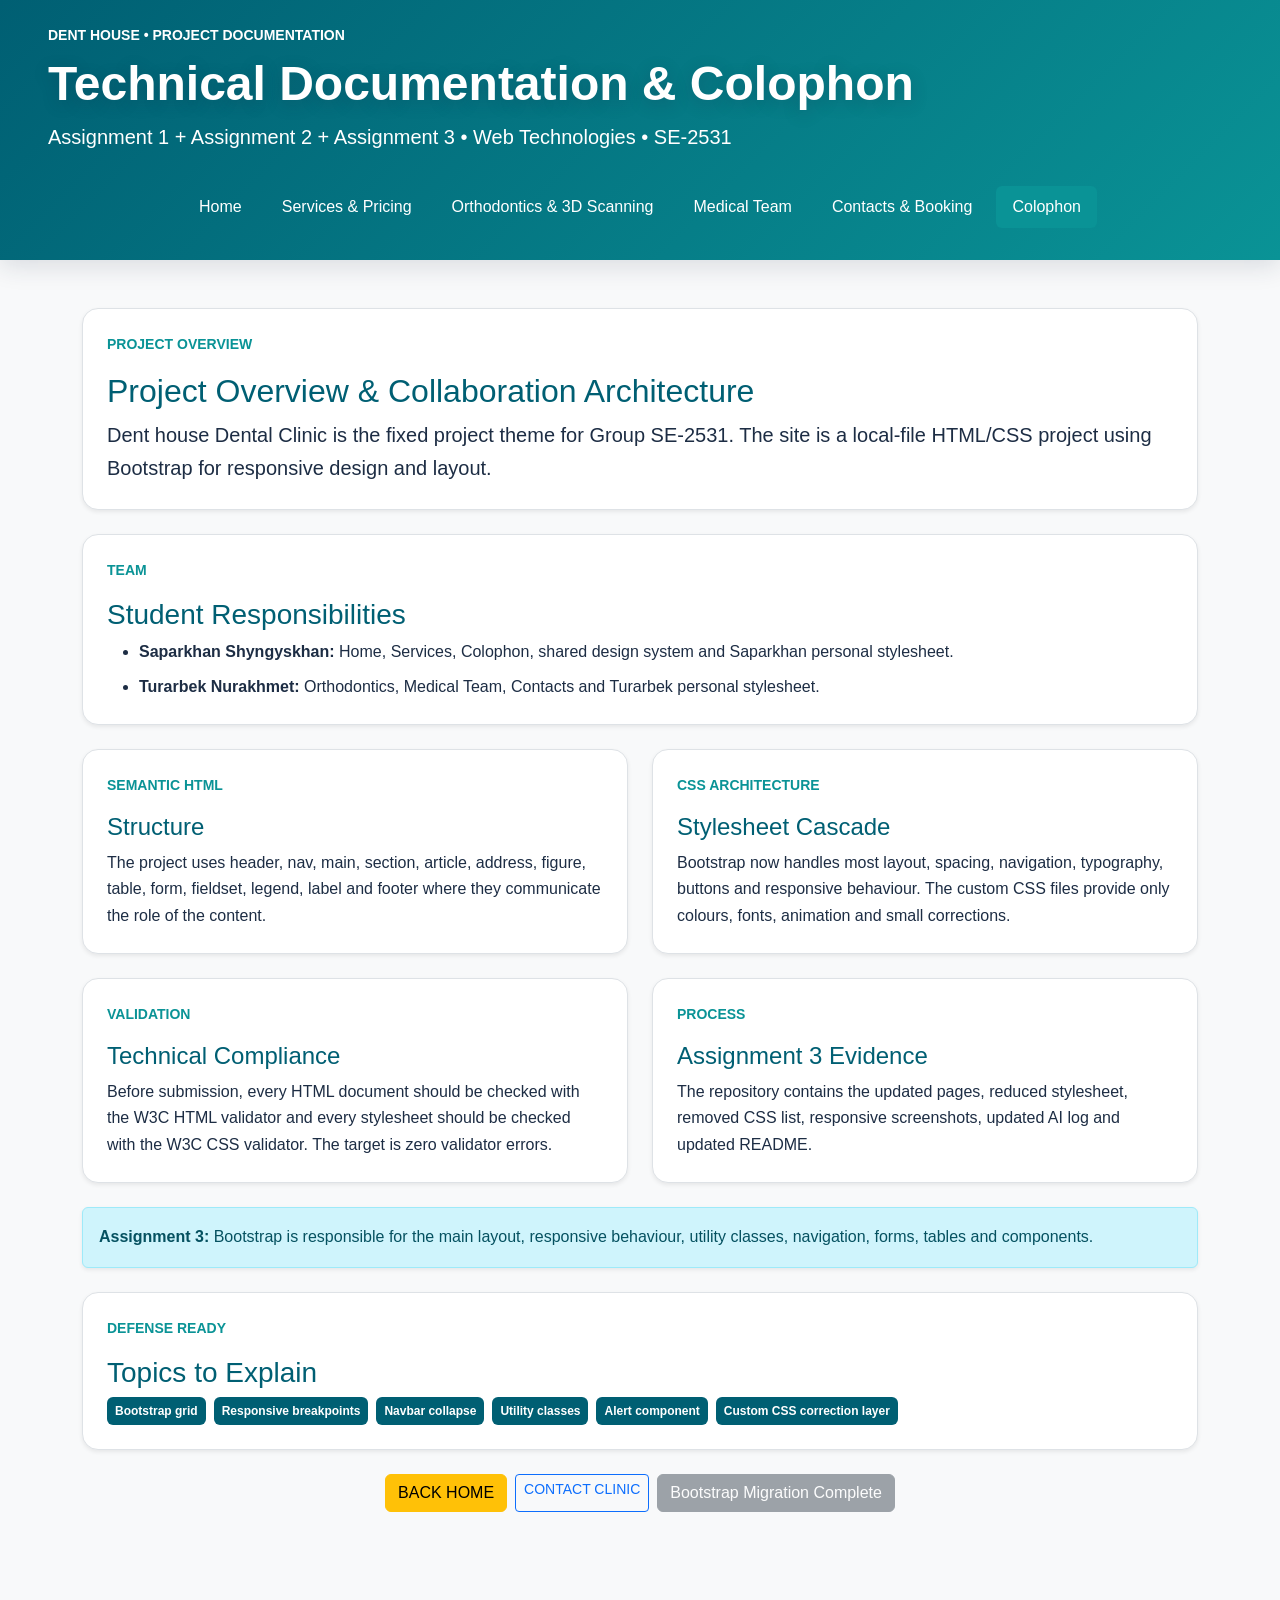
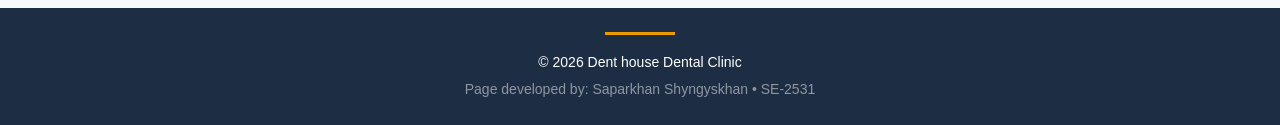
==== commit c69d1c98: "Add All" ====
--- a/colophon.html
+++ b/colophon.html
@@ -1,300 +1,619 @@
 <!DOCTYPE html>
 <html lang="en">
+
 <head>
+
     <meta charset="UTF-8">
+
     <meta
             name="viewport"
             content="width=device-width, initial-scale=1.0"
     >
+
     <meta
             name="author"
             content="Saparkhan Shyngyskhan"
     >
+
     <meta
             name="description"
             content="Technical documentation and collaboration notes for the Dent house website project."
     >
+
     <title>
         Colophon & Technical Documentation — Dent house
     </title>
 
-    <link rel="stylesheet" href="css/base.css">
-    <link rel="stylesheet" href="css/saparkhan.css">
+
+    <!-- Bootstrap 5.3.8 -->
+
+    <link
+            href="https://cdn.jsdelivr.net/npm/bootstrap@5.3.8/dist/css/bootstrap.min.css"
+            rel="stylesheet"
+    >
+
+
+    <link
+            rel="stylesheet"
+            href="css/base.css"
+    >
+
+    <link
+            rel="stylesheet"
+            href="css/saparkhan.css"
+    >
+
 </head>
+
+
 <body class="colophon-page">
 
 <!-- Author: Saparkhan Shyngyskhan | Group: SE-2531 -->
 
+
 <header class="main-header">
-    <p class="eyebrow">
-        DENT HOUSE • PROJECT DOCUMENTATION
-    </p>
-    <h1 class="site-title">
-        Technical Documentation & Colophon
-    </h1>
-    <p class="site-tagline">
-        Assignment 1 + Assignment 2 • Web Technologies • SE-2531
-    </p>
-    <nav class="main-nav" aria-label="Primary navigation">
-        <ul class="nav-list">
-            <li>
-                <a href="index.html" class="nav-link">
-                    Home
-                </a>
-            </li>
-
-            <li>
-                <a href="services.html" class="nav-link">
-                    Services & Pricing
-                </a>
-            </li>
-
-            <li>
-                <a href="orthodontics.html" class="nav-link">
-                    Orthodontics & 3D Scanning
-                </a>
-            </li>
-
-            <li>
-                <a href="team.html" class="nav-link">
-                    Medical Team
-                </a>
-            </li>
-
-            <li>
-                <a href="contacts.html" class="nav-link">
-                    Contacts & Booking
-                </a>
-            </li>
-
-            <li>
-                <a
-                        href="colophon.html"
-                        class="nav-link active"
-                        aria-current="page"
-                >
-                    Colophon
-                </a>
-            </li>
-
-        </ul>
-
-    </nav>
+
+    <div
+            class="container-fluid px-3 px-md-5 py-4"
+    >
+
+        <p
+                class="eyebrow text-uppercase fw-bold small mb-2"
+        >
+            DENT HOUSE • PROJECT DOCUMENTATION
+        </p>
+
+
+        <h1
+                class="site-title display-5 fw-bold mb-2"
+        >
+            Technical Documentation & Colophon
+        </h1>
+
+
+        <p
+                class="site-tagline lead mb-4"
+        >
+            Assignment 1 + Assignment 2 + Assignment 3 •
+            Web Technologies • SE-2531
+        </p>
+
+
+        <nav
+                class="navbar navbar-expand-lg navbar-dark"
+                aria-label="Primary navigation"
+        >
+
+            <button
+                    class="navbar-toggler mx-auto"
+                    type="button"
+                    data-bs-toggle="collapse"
+                    data-bs-target="#primaryNav"
+                    aria-controls="primaryNav"
+                    aria-expanded="false"
+                    aria-label="Toggle navigation"
+            >
+
+                <span class="navbar-toggler-icon"></span>
+
+            </button>
+
+
+            <div
+                    class="collapse navbar-collapse justify-content-center"
+                    id="primaryNav"
+            >
+
+                <ul
+                        class="navbar-nav flex-wrap justify-content-center gap-2"
+                >
+
+                    <li class="nav-item">
+
+                        <a
+                                href="index.html"
+                                class="nav-link px-3 py-2 rounded"
+                        >
+                            Home
+                        </a>
+
+                    </li>
+
+
+                    <li class="nav-item">
+
+                        <a
+                                href="services.html"
+                                class="nav-link px-3 py-2 rounded"
+                        >
+                            Services & Pricing
+                        </a>
+
+                    </li>
+
+
+                    <li class="nav-item">
+
+                        <a
+                                href="orthodontics.html"
+                                class="nav-link px-3 py-2 rounded"
+                        >
+                            Orthodontics & 3D Scanning
+                        </a>
+
+                    </li>
+
+
+                    <li class="nav-item">
+
+                        <a
+                                href="team.html"
+                                class="nav-link px-3 py-2 rounded"
+                        >
+                            Medical Team
+                        </a>
+
+                    </li>
+
+
+                    <li class="nav-item">
+
+                        <a
+                                href="contacts.html"
+                                class="nav-link px-3 py-2 rounded"
+                        >
+                            Contacts & Booking
+                        </a>
+
+                    </li>
+
+
+                    <li class="nav-item">
+
+                        <a
+                                href="colophon.html"
+                                class="nav-link active px-3 py-2 rounded"
+                                aria-current="page"
+                        >
+                            Colophon
+                        </a>
+
+                    </li>
+
+
+                </ul>
+
+            </div>
+
+        </nav>
+
+    </div>
 
 </header>
 
 
-<main class="main-content">
-
-    <section class="page-intro">
-
-        <p class="section-kicker">
+<main
+        class="container py-4 py-md-5"
+>
+
+
+    <!-- PROJECT OVERVIEW -->
+
+    <section
+            class="bg-white border rounded-4 shadow-sm p-4 mb-4"
+    >
+
+        <p
+                class="text-uppercase text-secondary fw-bold small"
+        >
             PROJECT OVERVIEW
         </p>
 
-        <!-- Unique page heading ID -->
-        <h2 id="colophon-title">
+
+        <h2
+                id="colophon-title"
+                class="h2 text-primary text-center text-md-start"
+        >
             Project Overview & Collaboration Architecture
         </h2>
 
-        <p>
-            Dent house Dental Clinic is the fixed project theme for Group
-            SE-2531. The site is a local-file HTML/CSS project with no
-            frameworks, no JavaScript and no hosting dependency.
+
+        <p
+                class="lead mb-0"
+        >
+
+            Dent house Dental Clinic is the fixed project theme
+            for Group SE-2531. The site is a local-file HTML/CSS
+            project using Bootstrap for responsive design and layout.
+
         </p>
 
     </section>
 
 
-    <!--
-    Grid rationale:
-    documentation topics are separate information cards and one topic spans
-    the full width, which makes Grid appropriate for this block.
-    -->
+    <!-- DOCUMENTATION GRID -->
+
     <section
-            class="documentation-grid"
+            class="row g-4"
             aria-label="Project documentation"
     >
 
-        <article class="doc-card doc-card-wide">
-
-            <p class="section-kicker">
-                TEAM
-            </p>
-
-            <h2>
-                Student Responsibilities
-            </h2>
-
-            <ul class="documentation-list">
-
-                <li>
-                    <strong>
-                        Saparkhan Shyngyskhan:
-                    </strong>
-
-                    Home, Services, Colophon, shared design system
-                    and Saparkhan personal stylesheet.
-                </li>
-
-                <li>
-                    <strong>
-                        Turarbek Nurakhmet:
-                    </strong>
-
-                    Orthodontics, Medical Team, Contacts
-                    and Turarbek personal stylesheet.
-                </li>
-
-            </ul>
+
+        <!-- TEAM -->
+
+        <article
+                class="col-12"
+        >
+
+            <div
+                    class="bg-white border rounded-4 shadow-sm p-4"
+            >
+
+                <p
+                        class="text-uppercase text-secondary fw-bold small"
+                >
+                    TEAM
+                </p>
+
+
+                <h2
+                        class="h3 text-primary"
+                >
+                    Student Responsibilities
+                </h2>
+
+
+                <ul
+                        class="mb-0"
+                >
+
+                    <li
+                            class="mb-2"
+                    >
+
+                        <strong>
+                            Saparkhan Shyngyskhan:
+                        </strong>
+
+                        Home, Services, Colophon, shared design system
+                        and Saparkhan personal stylesheet.
+
+                    </li>
+
+
+                    <li>
+
+                        <strong>
+                            Turarbek Nurakhmet:
+                        </strong>
+
+                        Orthodontics, Medical Team, Contacts
+                        and Turarbek personal stylesheet.
+
+                    </li>
+
+
+                </ul>
+
+            </div>
 
         </article>
 
 
-        <article class="doc-card">
-
-            <p class="section-kicker">
-                SEMANTIC HTML
-            </p>
-
-            <h2>
-                Structure
-            </h2>
-
-            <p>
-                The project uses header, nav, main, section, article,
-                address, figure, table, form, fieldset, legend, label
-                and footer where they communicate the role of the content.
-            </p>
+        <!-- SEMANTIC HTML -->
+
+        <article
+                class="col-12 col-md-6"
+        >
+
+            <div
+                    class="bg-white border rounded-4 shadow-sm p-4 h-100"
+            >
+
+                <p
+                        class="text-uppercase text-secondary fw-bold small"
+                >
+                    SEMANTIC HTML
+                </p>
+
+
+                <h2
+                        class="h4 text-primary"
+                >
+                    Structure
+                </h2>
+
+
+                <p
+                        class="mb-0"
+                >
+
+                    The project uses header, nav, main, section,
+                    article, address, figure, table, form, fieldset,
+                    legend, label and footer where they communicate
+                    the role of the content.
+
+                </p>
+
+            </div>
 
         </article>
 
 
-        <article class="doc-card">
-
-            <p class="section-kicker">
-                CSS ARCHITECTURE
-            </p>
-
-            <h2>
-                Stylesheet Cascade
-            </h2>
-
-            <p>
-                base.css contains the shared palette, typography, header,
-                navigation, main and footer. Each student stylesheet
-                contains page-specific rules and is loaded second.
-            </p>
+        <!-- CSS ARCHITECTURE -->
+
+        <article
+                class="col-12 col-md-6"
+        >
+
+            <div
+                    class="bg-white border rounded-4 shadow-sm p-4 h-100"
+            >
+
+                <p
+                        class="text-uppercase text-secondary fw-bold small"
+                >
+                    CSS ARCHITECTURE
+                </p>
+
+
+                <h2
+                        class="h4 text-primary"
+                >
+                    Stylesheet Cascade
+                </h2>
+
+
+                <p
+                        class="mb-0"
+                >
+
+                    Bootstrap now handles most layout, spacing,
+                    navigation, typography, buttons and responsive
+                    behaviour. The custom CSS files provide only
+                    colours, fonts, animation and small corrections.
+
+                </p>
+
+            </div>
 
         </article>
 
 
-        <article class="doc-card">
-
-            <p class="section-kicker">
-                VALIDATION
-            </p>
-
-            <h2>
-                Technical Compliance
-            </h2>
-
-            <p>
-                Before submission, run every HTML document through the
-                W3C HTML validator and every stylesheet through the W3C
-                CSS validator. The target is zero validator errors.
-            </p>
+        <!-- VALIDATION -->
+
+        <article
+                class="col-12 col-md-6"
+        >
+
+            <div
+                    class="bg-white border rounded-4 shadow-sm p-4 h-100"
+            >
+
+                <p
+                        class="text-uppercase text-secondary fw-bold small"
+                >
+                    VALIDATION
+                </p>
+
+
+                <h2
+                        class="h4 text-primary"
+                >
+                    Technical Compliance
+                </h2>
+
+
+                <p
+                        class="mb-0"
+                >
+
+                    Before submission, every HTML document should
+                    be checked with the W3C HTML validator and every
+                    stylesheet should be checked with the W3C CSS validator.
+                    The target is zero validator errors.
+
+                </p>
+
+            </div>
 
         </article>
 
 
-        <article class="doc-card">
-
-            <p class="section-kicker">
-                PROCESS
-            </p>
-
-            <h2>
-                Assignment 2 Evidence
-            </h2>
-
-            <p>
-                Keep the signed and dated hand-drawn sketches,
-                before/after screenshots, updated AI log and updated
-                README in the repository.
-            </p>
+        <!-- PROCESS -->
+
+        <article
+                class="col-12 col-md-6"
+        >
+
+            <div
+                    class="bg-white border rounded-4 shadow-sm p-4 h-100"
+            >
+
+                <p
+                        class="text-uppercase text-secondary fw-bold small"
+                >
+                    PROCESS
+                </p>
+
+
+                <h2
+                        class="h4 text-primary"
+                >
+                    Assignment 3 Evidence
+                </h2>
+
+
+                <p
+                        class="mb-0"
+                >
+
+                    The repository contains the updated pages,
+                    reduced stylesheet, removed CSS list,
+                    responsive screenshots, updated AI log
+                    and updated README.
+
+                </p>
+
+            </div>
 
         </article>
 
+
     </section>
 
 
-    <!-- Additional Flexbox -->
+    <!-- Bootstrap Alert component -->
+
+    <div
+            class="alert alert-info mt-4 shadow-sm"
+            role="alert"
+    >
+
+        <strong>
+            Assignment 3:
+        </strong>
+
+        Bootstrap is responsible for the main layout,
+        responsive behaviour, utility classes, navigation,
+        forms, tables and components.
+
+    </div>
+
+
+    <!-- DEFENSE -->
+
     <section
-            class="documentation-list-wrap"
+            class="bg-white border rounded-4 shadow-sm p-4 mt-4"
             aria-label="CSS evidence"
     >
 
-        <p class="section-kicker">
+        <p
+                class="text-uppercase text-secondary fw-bold small"
+        >
             DEFENSE READY
         </p>
 
-        <h2>
+
+        <h2
+                class="h3 text-primary"
+        >
             Topics to Explain
         </h2>
 
-        <ul class="defense-points">
-
-            <li>
-                Selector matching and specificity
-            </li>
-
-            <li>
-                Flexbox vs Grid
-            </li>
-
-            <li>
-                Relative + absolute positioning
-            </li>
-
-            <li>
-                Float + clear
-            </li>
-
-            <li>
-                Three centering techniques
-            </li>
-
-            <li>
-                Cascade and load order
-            </li>
-
-        </ul>
+
+        <div
+                class="d-flex flex-wrap gap-2"
+        >
+
+            <span
+                    class="badge text-bg-primary p-2"
+            >
+                Bootstrap grid
+            </span>
+
+
+            <span
+                    class="badge text-bg-primary p-2"
+            >
+                Responsive breakpoints
+            </span>
+
+
+            <span
+                    class="badge text-bg-primary p-2"
+            >
+                Navbar collapse
+            </span>
+
+
+            <span
+                    class="badge text-bg-primary p-2"
+            >
+                Utility classes
+            </span>
+
+
+            <span
+                    class="badge text-bg-primary p-2"
+            >
+                Alert component
+            </span>
+
+
+            <span
+                    class="badge text-bg-primary p-2"
+            >
+                Custom CSS correction layer
+            </span>
+
+
+        </div>
 
     </section>
 
+
+    <!-- Buttons -->
+
+    <div
+            class="d-flex flex-wrap justify-content-center gap-2 mt-4"
+    >
+
+        <a
+                class="btn btn-warning"
+                href="index.html"
+        >
+            BACK HOME
+        </a>
+
+
+        <a
+                class="btn btn-outline-primary btn-sm"
+                href="contacts.html"
+        >
+            CONTACT CLINIC
+        </a>
+
+
+        <button
+                class="btn btn-secondary"
+                type="button"
+                disabled
+        >
+            Bootstrap Migration Complete
+        </button>
+
+    </div>
+
+
 </main>
 
 
-<a
-        class="quick-booking"
-        href="index.html"
+<footer
+        class="main-footer mt-5 py-4 text-center"
 >
-    BACK HOME
-</a>
-
-
-<footer class="main-footer">
-
-    <p>
+
+    <p
+            class="mb-1 small"
+    >
         © 2026 Dent house Dental Clinic
     </p>
 
-    <p>
+
+    <p
+            class="mb-0 small text-white-50"
+    >
         Page developed by: Saparkhan Shyngyskhan • SE-2531
     </p>
 
 </footer>
 
+
+<script
+        src="https://cdn.jsdelivr.net/npm/bootstrap@5.3.8/dist/js/bootstrap.bundle.min.js"
+></script>
+
+
 </body>
+
 </html>
--- a/css/saparkhan.css
+++ b/css/saparkhan.css
@@ -1,616 +1,22 @@
-/*
-===============================================================================
-SAPARKHAN SHYNGYSKHAN — PERSONAL CSS
-Pages:
-index.html
-services.html
-colophon.html
-===============================================================================
-*/
-
-
-/*
-===============================================================================
-HOME PAGE
-===============================================================================
-*/
-
-/*
-ID selector:
-The Home hero heading is unique, so an ID is appropriate for direct targeting.
-*/
-
 #home-title {
-
     animation:
         home-title-reveal
         0.8s
         ease
         both;
-
 }
 
-
-/*
-Hero title reveal animation
-*/
 
 @keyframes home-title-reveal {
 
     from {
-
         opacity: 0;
-
-        transform:
-            translateY(18px);
-
+        transform: translateY(18px);
     }
 
     to {
-
         opacity: 1;
-
-        transform:
-            translateY(0);
-
+        transform: translateY(0);
     }
 
-}
-
-
-/*
-Grid rationale:
-the home feature cards create a two-dimensional visual hierarchy.
-The featured card spans the complete width.
-*/
-
-.home-grid {
-
-    display: grid;
-
-    grid-template-columns:
-        repeat(
-            12,
-            minmax(
-                0,
-                1fr
-            )
-        );
-
-    gap: 1.25rem;
-
-    margin-bottom: 1.5rem;
-
-}
-
-
-.feature-card {
-
-    grid-column:
-        span 4;
-
-}
-
-
-.feature-card-wide {
-
-    grid-column:
-        1 / -1;
-
-}
-
-
-.feature-number {
-
-    margin-bottom: 0.5rem;
-
-    color:
-        var(--accent-color);
-
-    font-size: 0.85rem;
-
-    font-weight: 700;
-
-    letter-spacing: 0.15em;
-
-}
-
-
-/*
-===============================================================================
-FLEXBOX — HERO ACTIONS
-===============================================================================
-*/
-
-.hero-actions {
-
-    position: relative;
-
-    z-index: 1;
-
-    display: flex;
-
-    flex-direction: row;
-
-    flex-wrap: wrap;
-
-    justify-content: center;
-
-    align-items: center;
-
-    gap: 0.8rem;
-
-    margin-bottom: 0;
-
-}
-
-
-.hero-actions > a {
-
-    flex:
-        0 1 auto;
-
-}
-
-
-/*
-===============================================================================
-FLOAT
-===============================================================================
-*/
-
-/*
-Float demonstration:
-The image floats inside a real paragraph, allowing text to flow around it.
-*/
-
-.intro-image {
-
-    float: left;
-
-    width: 190px;
-
-    height: 125px;
-
-    margin:
-        0
-        1rem
-        0.6rem
-        0;
-
-    border-radius: 10px;
-
-    object-fit: cover;
-
-}
-
-
-/*
-Clear demonstration:
-
-This ensures the following paragraph starts below the floated image.
-Without clear, text from the following block could continue beside the float.
-*/
-
-.clear-after {
-
-    clear: both;
-
-}
-
-
-.clinic-introduction {
-
-    margin-bottom: 1.5rem;
-
-    padding: 2rem;
-
-    border-left:
-        5px solid
-        var(--secondary-color);
-
-    border-radius:
-        var(--border-radius);
-
-    background-color: white;
-
-    box-shadow:
-        0 8px 24px
-        rgba(29, 45, 68, 0.06);
-
-}
-
-
-/*
-===============================================================================
-FLEXBOX — QUICK FACTS
-===============================================================================
-*/
-
-.quick-facts {
-
-    display: flex;
-
-    flex-direction: row;
-
-    flex-wrap: wrap;
-
-    gap: 1rem;
-
-    margin-bottom: 2rem;
-
-}
-
-
-.fact-card {
-
-    flex:
-        1 1 220px;
-
-    display: flex;
-
-    flex-direction: column;
-
-    justify-content: center;
-
-    gap: 0.2rem;
-
-    min-height: 120px;
-
-    text-align: center;
-
-}
-
-
-.fact-card strong {
-
-    color:
-        var(--primary-color);
-
-    font-size: 1.35rem;
-
-}
-
-
-.fact-card span {
-
-    color:
-        var(--dark-neutral);
-
-    font-size: 0.9rem;
-
-}
-
-
-/*
-===============================================================================
-GALLERY
-===============================================================================
-*/
-
-.clinic-gallery {
-
-    margin-bottom: 2rem;
-
-}
-
-
-.gallery-grid {
-
-    display: grid;
-
-    grid-template-columns:
-        repeat(
-            3,
-            minmax(
-                0,
-                1fr
-            )
-        );
-
-    gap: 1.25rem;
-
-}
-
-
-.gallery-card {
-
-    min-width: 0;
-
-    margin: 0;
-
-    overflow: hidden;
-
-    border:
-        1px solid
-        var(--border-color);
-
-    border-radius:
-        var(--border-radius);
-
-    background-color: white;
-
-    box-shadow:
-        0 8px 24px
-        rgba(29, 45, 68, 0.07);
-
-}
-
-
-.gallery-card img {
-
-    display: block;
-
-    width: 100%;
-
-    height: 235px;
-
-    object-fit: cover;
-
-}
-
-
-.gallery-card figcaption {
-
-    padding:
-        0.9rem
-        1rem;
-
-    text-align: center;
-
-    color:
-        var(--dark-neutral);
-
-    font-size: 0.9rem;
-
-}
-
-
-/*
-===============================================================================
-FOUNDER
-===============================================================================
-*/
-
-.founder-message {
-
-    margin-bottom: 2rem;
-
-}
-
-
-.founder-card {
-
-    border-top:
-        4px solid
-        var(--accent-color);
-
-}
-
-
-.role-title {
-
-    color:
-        var(--secondary-color);
-
-    font-weight: 700;
-
-}
-
-
-/*
-===============================================================================
-SERVICES PAGE — GRID
-===============================================================================
-*/
-
-.pricing-layout {
-
-    display: grid;
-
-    grid-template-columns:
-        repeat(
-            12,
-            minmax(
-                0,
-                1fr
-            )
-        );
-
-    gap: 1.25rem;
-
-}
-
-
-.price-card {
-
-    grid-column:
-        span 6;
-
-}
-
-
-.price-card-wide {
-
-    grid-column:
-        1 / -1;
-
-}
-
-
-.price-category {
-
-    margin-bottom: 0.4rem;
-
-    color:
-        var(--secondary-color);
-
-    font-size: 0.76rem;
-
-    font-weight: 700;
-
-    letter-spacing: 0.14em;
-
-}
-
-
-/*
-===============================================================================
-SERVICES PAGE — FLEXBOX
-===============================================================================
-*/
-
-.service-highlights {
-
-    display: flex;
-
-    flex-direction: row;
-
-    flex-wrap: wrap;
-
-    gap: 1rem;
-
-    margin-top: 1.5rem;
-
-}
-
-
-.service-point {
-
-    flex:
-        1 1 240px;
-
-    padding: 1.2rem;
-
-    border:
-        1px solid
-        var(--border-color);
-
-    border-radius: 10px;
-
-    background-color: white;
-
-}
-
-
-.service-point strong,
-.service-point span {
-
-    display: block;
-
-}
-
-
-.service-point strong {
-
-    margin-bottom: 0.3rem;
-
-    color:
-        var(--primary-color);
-
-}
-
-
-.service-point span {
-
-    font-size: 0.92rem;
-
-}
-
-
-/*
-===============================================================================
-COLOPHON PAGE — GRID
-===============================================================================
-*/
-
-.documentation-grid {
-
-    display: grid;
-
-    grid-template-columns:
-        repeat(
-            12,
-            minmax(
-                0,
-                1fr
-            )
-        );
-
-    gap: 1.25rem;
-
-}
-
-
-.doc-card {
-
-    grid-column:
-        span 6;
-
-}
-
-
-.doc-card-wide {
-
-    grid-column:
-        1 / -1;
-
-}
-
-
-.documentation-list {
-
-    padding-left: 1.25rem;
-
-}
-
-
-.documentation-list li {
-
-    margin-bottom: 0.75rem;
-
-}
-
-
-/*
-===============================================================================
-COLOPHON PAGE — FLEXBOX
-===============================================================================
-*/
-
-.defense-points {
-
-    display: flex;
-
-    flex-direction: row;
-
-    flex-wrap: wrap;
-
-    gap: 0.8rem;
-
-    padding: 0;
-
-    list-style: none;
-
-}
-
-
-.defense-points li {
-
-    flex:
-        1 1 220px;
-
-    padding:
-        0.8rem
-        1rem;
-
-    border-radius: 8px;
-
-    color: white;
-
-    background-color:
-        var(--primary-color);
-
-    font-weight: 700;
-
 }
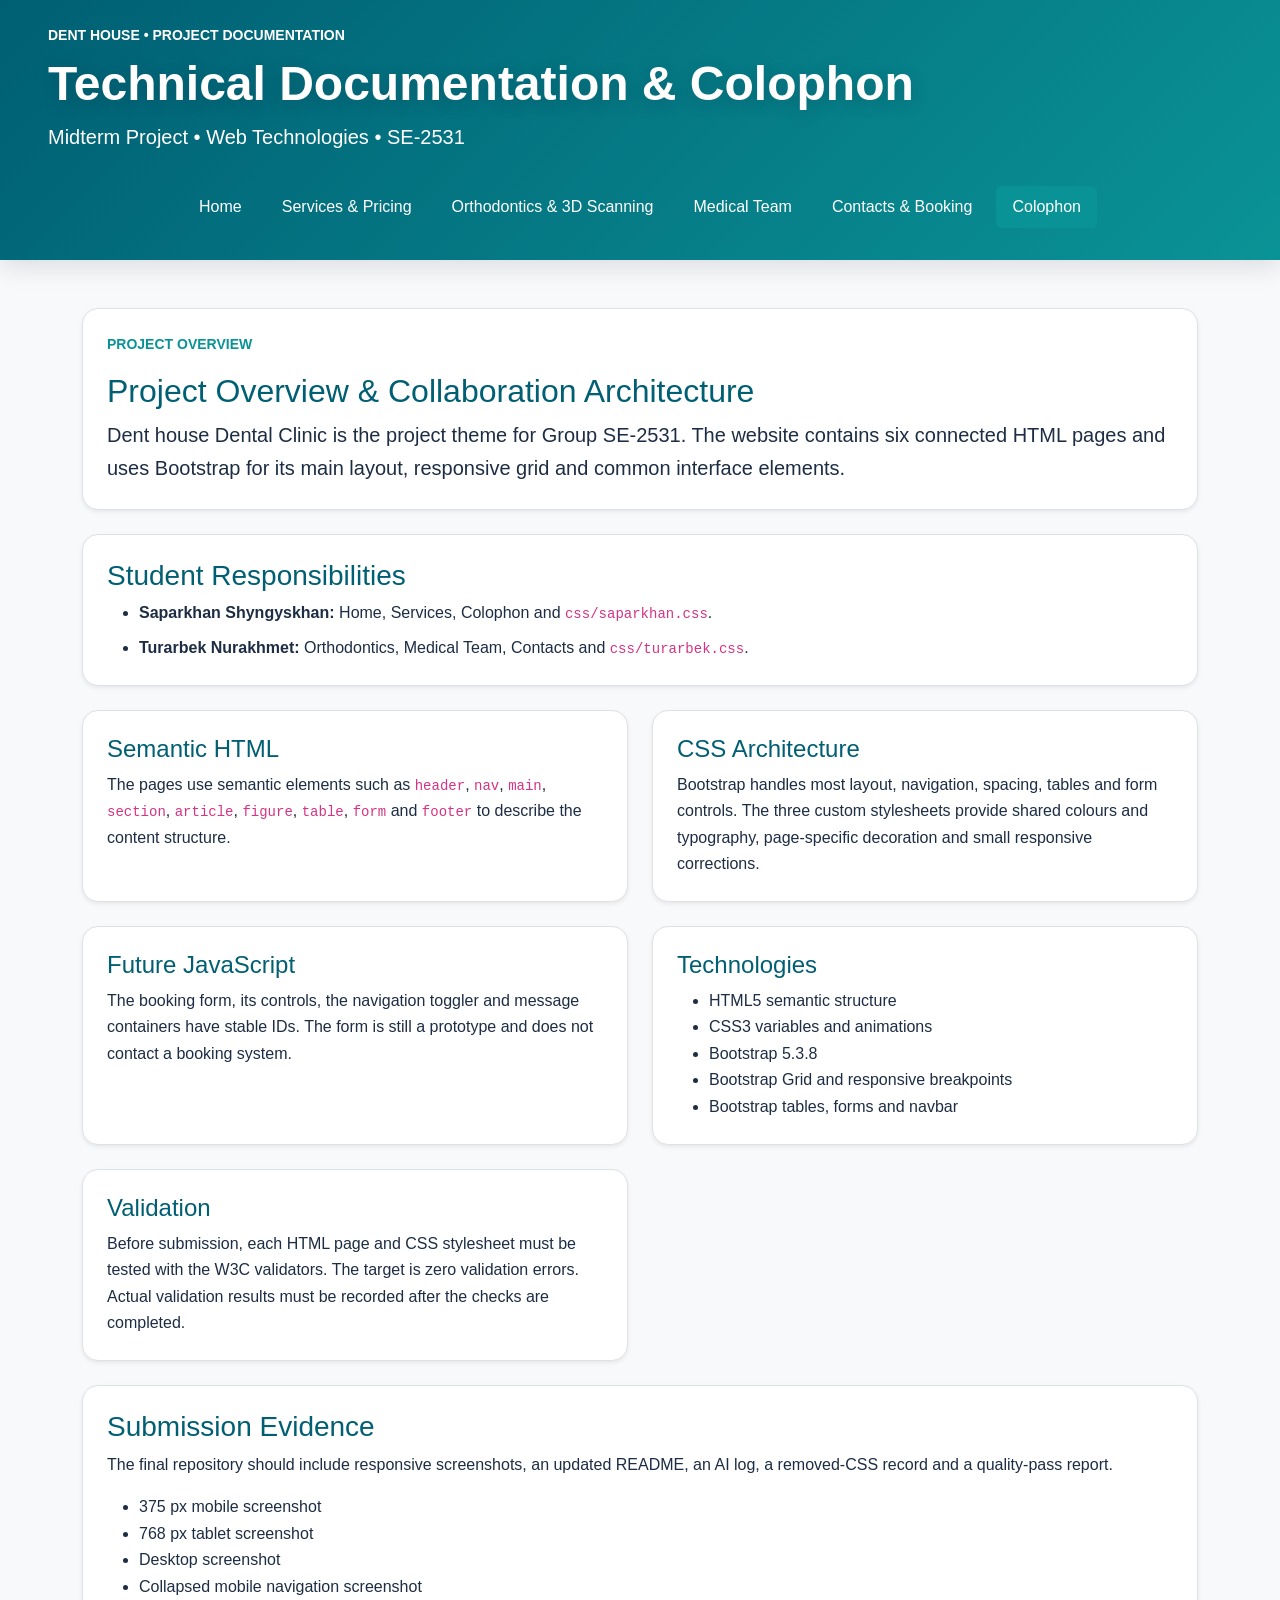
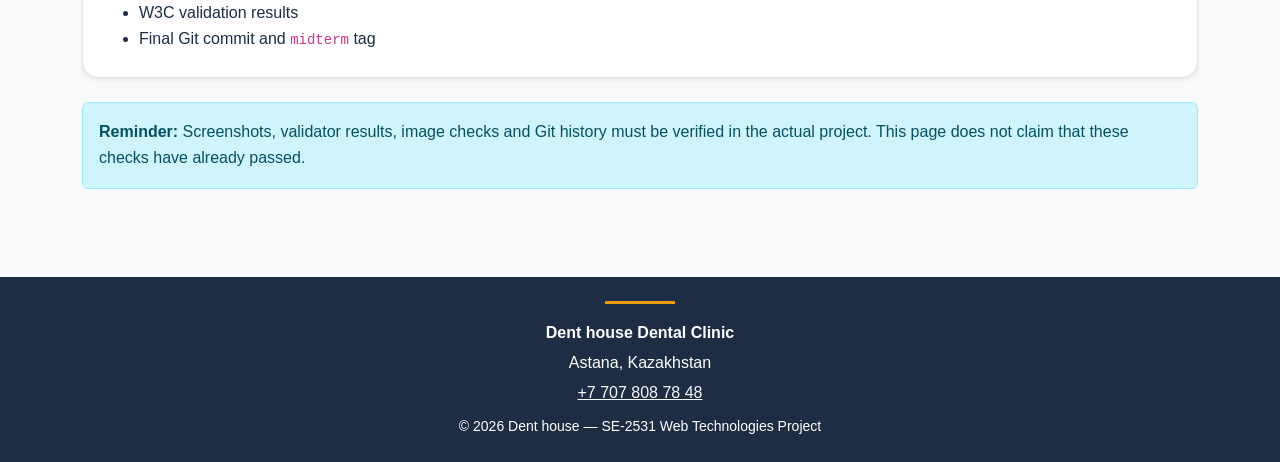
==== commit 4528354a: "Add All" ====
--- a/colophon.html
+++ b/colophon.html
@@ -1,619 +1,293 @@
 <!DOCTYPE html>
 <html lang="en">
-
 <head>
-
     <meta charset="UTF-8">
-
-    <meta
-            name="viewport"
-            content="width=device-width, initial-scale=1.0"
-    >
-
-    <meta
-            name="author"
-            content="Saparkhan Shyngyskhan"
-    >
-
-    <meta
-            name="description"
-            content="Technical documentation and collaboration notes for the Dent house website project."
-    >
-
-    <title>
-        Colophon & Technical Documentation — Dent house
-    </title>
-
-
-    <!-- Bootstrap 5.3.8 -->
-
-    <link
-            href="https://cdn.jsdelivr.net/npm/bootstrap@5.3.8/dist/css/bootstrap.min.css"
-            rel="stylesheet"
-    >
-
-
-    <link
-            rel="stylesheet"
-            href="css/base.css"
-    >
-
-    <link
-            rel="stylesheet"
-            href="css/saparkhan.css"
-    >
-
+    <meta name="viewport" content="width=device-width, initial-scale=1.0">
+
+    <meta name="author" content="Saparkhan Shyngyskhan">
+    <meta name="description" content="Technical documentation and collaboration notes for the Dent house website project.">
+
+    <title>Colophon & Technical Documentation — Dent house</title>
+
+    <link href="https://cdn.jsdelivr.net/npm/bootstrap@5.3.8/dist/css/bootstrap.min.css"
+          rel="stylesheet">
+
+    <link rel="stylesheet" href="css/base.css">
+    <link rel="stylesheet" href="css/saparkhan.css">
 </head>
 
-
 <body class="colophon-page">
 
-<!-- Author: Saparkhan Shyngyskhan | Group: SE-2531 -->
-
-
 <header class="main-header">
-
-    <div
-            class="container-fluid px-3 px-md-5 py-4"
-    >
-
-        <p
-                class="eyebrow text-uppercase fw-bold small mb-2"
-        >
+    <div class="container-fluid px-3 px-md-5 py-4">
+
+        <p class="eyebrow text-uppercase fw-bold small mb-2">
             DENT HOUSE • PROJECT DOCUMENTATION
         </p>
 
-
-        <h1
-                class="site-title display-5 fw-bold mb-2"
-        >
+        <h1 class="site-title display-5 fw-bold mb-2">
             Technical Documentation & Colophon
         </h1>
 
-
-        <p
-                class="site-tagline lead mb-4"
-        >
-            Assignment 1 + Assignment 2 + Assignment 3 •
-            Web Technologies • SE-2531
-        </p>
-
-
-        <nav
-                class="navbar navbar-expand-lg navbar-dark"
-                aria-label="Primary navigation"
-        >
-
-            <button
+        <p class="site-tagline lead mb-4">
+            Midterm Project • Web Technologies • SE-2531
+        </p>
+
+        <nav class="navbar navbar-expand-lg navbar-dark"
+             aria-label="Primary navigation">
+
+            <button id="nav-toggle"
                     class="navbar-toggler mx-auto"
                     type="button"
                     data-bs-toggle="collapse"
                     data-bs-target="#primaryNav"
                     aria-controls="primaryNav"
                     aria-expanded="false"
-                    aria-label="Toggle navigation"
-            >
-
+                    aria-label="Toggle navigation">
                 <span class="navbar-toggler-icon"></span>
-
             </button>
 
-
-            <div
-                    class="collapse navbar-collapse justify-content-center"
-                    id="primaryNav"
-            >
-
-                <ul
-                        class="navbar-nav flex-wrap justify-content-center gap-2"
-                >
-
-                    <li class="nav-item">
-
-                        <a
-                                href="index.html"
-                                class="nav-link px-3 py-2 rounded"
-                        >
+            <div class="collapse navbar-collapse justify-content-center"
+                 id="primaryNav">
+
+                <ul class="navbar-nav flex-wrap justify-content-center gap-2">
+
+                    <li class="nav-item">
+                        <a href="index.html" class="nav-link px-3 py-2 rounded">
                             Home
                         </a>
-
-                    </li>
-
-
-                    <li class="nav-item">
-
-                        <a
-                                href="services.html"
-                                class="nav-link px-3 py-2 rounded"
-                        >
+                    </li>
+
+                    <li class="nav-item">
+                        <a href="services.html" class="nav-link px-3 py-2 rounded">
                             Services & Pricing
                         </a>
-
-                    </li>
-
-
-                    <li class="nav-item">
-
-                        <a
-                                href="orthodontics.html"
-                                class="nav-link px-3 py-2 rounded"
-                        >
+                    </li>
+
+                    <li class="nav-item">
+                        <a href="orthodontics.html" class="nav-link px-3 py-2 rounded">
                             Orthodontics & 3D Scanning
                         </a>
-
-                    </li>
-
-
-                    <li class="nav-item">
-
-                        <a
-                                href="team.html"
-                                class="nav-link px-3 py-2 rounded"
-                        >
+                    </li>
+
+                    <li class="nav-item">
+                        <a href="team.html" class="nav-link px-3 py-2 rounded">
                             Medical Team
                         </a>
-
-                    </li>
-
-
-                    <li class="nav-item">
-
-                        <a
-                                href="contacts.html"
-                                class="nav-link px-3 py-2 rounded"
-                        >
+                    </li>
+
+                    <li class="nav-item">
+                        <a href="contacts.html" class="nav-link px-3 py-2 rounded">
                             Contacts & Booking
                         </a>
-
-                    </li>
-
-
-                    <li class="nav-item">
-
-                        <a
-                                href="colophon.html"
-                                class="nav-link active px-3 py-2 rounded"
-                                aria-current="page"
-                        >
+                    </li>
+
+                    <li class="nav-item">
+                        <a href="colophon.html"
+                           class="nav-link active px-3 py-2 rounded"
+                           aria-current="page">
                             Colophon
                         </a>
-
-                    </li>
-
+                    </li>
 
                 </ul>
-
-            </div>
-
+            </div>
         </nav>
 
     </div>
-
 </header>
 
-
-<main
-        class="container py-4 py-md-5"
->
-
-
-    <!-- PROJECT OVERVIEW -->
-
-    <section
-            class="bg-white border rounded-4 shadow-sm p-4 mb-4"
-    >
-
-        <p
-                class="text-uppercase text-secondary fw-bold small"
-        >
+<main class="container py-4 py-md-5">
+
+    <!-- Project overview -->
+    <section class="bg-white border rounded-4 shadow-sm p-4 mb-4"
+             aria-labelledby="colophon-title">
+
+        <p class="text-uppercase text-secondary fw-bold small">
             PROJECT OVERVIEW
         </p>
 
-
-        <h2
-                id="colophon-title"
-                class="h2 text-primary text-center text-md-start"
-        >
+        <h2 id="colophon-title" class="h2 text-primary">
             Project Overview & Collaboration Architecture
         </h2>
 
-
-        <p
-                class="lead mb-0"
-        >
-
-            Dent house Dental Clinic is the fixed project theme
-            for Group SE-2531. The site is a local-file HTML/CSS
-            project using Bootstrap for responsive design and layout.
-
+        <p class="lead mb-0">
+            Dent house Dental Clinic is the project theme for Group SE-2531.
+            The website contains six connected HTML pages and uses Bootstrap
+            for its main layout, responsive grid and common interface elements.
         </p>
 
     </section>
 
-
-    <!-- DOCUMENTATION GRID -->
-
-    <section
-            class="row g-4"
-            aria-label="Project documentation"
-    >
-
-
-        <!-- TEAM -->
-
-        <article
-                class="col-12"
-        >
-
-            <div
-                    class="bg-white border rounded-4 shadow-sm p-4"
-            >
-
-                <p
-                        class="text-uppercase text-secondary fw-bold small"
-                >
-                    TEAM
-                </p>
-
-
-                <h2
-                        class="h3 text-primary"
-                >
+    <!-- Team and technologies -->
+    <section class="row g-4 mb-4"
+             aria-label="Project documentation">
+
+        <article class="col-12">
+            <div class="bg-white border rounded-4 shadow-sm p-4 h-100">
+
+                <h2 class="h3 text-primary">
                     Student Responsibilities
                 </h2>
 
-
-                <ul
-                        class="mb-0"
-                >
-
-                    <li
-                            class="mb-2"
-                    >
-
-                        <strong>
-                            Saparkhan Shyngyskhan:
-                        </strong>
-
-                        Home, Services, Colophon, shared design system
-                        and Saparkhan personal stylesheet.
-
-                    </li>
-
+                <ul class="mb-0">
+                    <li class="mb-2">
+                        <strong>Saparkhan Shyngyskhan:</strong>
+                        Home, Services, Colophon and
+                        <code>css/saparkhan.css</code>.
+                    </li>
 
                     <li>
-
-                        <strong>
-                            Turarbek Nurakhmet:
-                        </strong>
-
-                        Orthodontics, Medical Team, Contacts
-                        and Turarbek personal stylesheet.
-
-                    </li>
-
-
+                        <strong>Turarbek Nurakhmet:</strong>
+                        Orthodontics, Medical Team, Contacts and
+                        <code>css/turarbek.css</code>.
+                    </li>
                 </ul>
 
             </div>
-
-        </article>
-
-
-        <!-- SEMANTIC HTML -->
-
-        <article
-                class="col-12 col-md-6"
-        >
-
-            <div
-                    class="bg-white border rounded-4 shadow-sm p-4 h-100"
-            >
-
-                <p
-                        class="text-uppercase text-secondary fw-bold small"
-                >
-                    SEMANTIC HTML
-                </p>
-
-
-                <h2
-                        class="h4 text-primary"
-                >
-                    Structure
-                </h2>
-
-
-                <p
-                        class="mb-0"
-                >
-
-                    The project uses header, nav, main, section,
-                    article, address, figure, table, form, fieldset,
-                    legend, label and footer where they communicate
-                    the role of the content.
-
-                </p>
-
-            </div>
-
-        </article>
-
-
-        <!-- CSS ARCHITECTURE -->
-
-        <article
-                class="col-12 col-md-6"
-        >
-
-            <div
-                    class="bg-white border rounded-4 shadow-sm p-4 h-100"
-            >
-
-                <p
-                        class="text-uppercase text-secondary fw-bold small"
-                >
-                    CSS ARCHITECTURE
-                </p>
-
-
-                <h2
-                        class="h4 text-primary"
-                >
-                    Stylesheet Cascade
-                </h2>
-
-
-                <p
-                        class="mb-0"
-                >
-
-                    Bootstrap now handles most layout, spacing,
-                    navigation, typography, buttons and responsive
-                    behaviour. The custom CSS files provide only
-                    colours, fonts, animation and small corrections.
-
-                </p>
-
-            </div>
-
-        </article>
-
-
-        <!-- VALIDATION -->
-
-        <article
-                class="col-12 col-md-6"
-        >
-
-            <div
-                    class="bg-white border rounded-4 shadow-sm p-4 h-100"
-            >
-
-                <p
-                        class="text-uppercase text-secondary fw-bold small"
-                >
-                    VALIDATION
-                </p>
-
-
-                <h2
-                        class="h4 text-primary"
-                >
-                    Technical Compliance
-                </h2>
-
-
-                <p
-                        class="mb-0"
-                >
-
-                    Before submission, every HTML document should
-                    be checked with the W3C HTML validator and every
-                    stylesheet should be checked with the W3C CSS validator.
-                    The target is zero validator errors.
-
-                </p>
-
-            </div>
-
-        </article>
-
-
-        <!-- PROCESS -->
-
-        <article
-                class="col-12 col-md-6"
-        >
-
-            <div
-                    class="bg-white border rounded-4 shadow-sm p-4 h-100"
-            >
-
-                <p
-                        class="text-uppercase text-secondary fw-bold small"
-                >
-                    PROCESS
-                </p>
-
-
-                <h2
-                        class="h4 text-primary"
-                >
-                    Assignment 3 Evidence
-                </h2>
-
-
-                <p
-                        class="mb-0"
-                >
-
-                    The repository contains the updated pages,
-                    reduced stylesheet, removed CSS list,
-                    responsive screenshots, updated AI log
-                    and updated README.
-
-                </p>
-
-            </div>
-
-        </article>
-
+        </article>
+
+        <article class="col-12 col-md-6">
+            <div class="bg-white border rounded-4 shadow-sm p-4 h-100">
+
+                <h2 class="h4 text-primary">
+                    Semantic HTML
+                </h2>
+
+                <p class="mb-0">
+                    The pages use semantic elements such as
+                    <code>header</code>, <code>nav</code>,
+                    <code>main</code>, <code>section</code>,
+                    <code>article</code>, <code>figure</code>,
+                    <code>table</code>, <code>form</code> and
+                    <code>footer</code> to describe the content structure.
+                </p>
+
+            </div>
+        </article>
+
+        <article class="col-12 col-md-6">
+            <div class="bg-white border rounded-4 shadow-sm p-4 h-100">
+
+                <h2 class="h4 text-primary">
+                    CSS Architecture
+                </h2>
+
+                <p class="mb-0">
+                    Bootstrap handles most layout, navigation, spacing,
+                    tables and form controls. The three custom stylesheets
+                    provide shared colours and typography, page-specific
+                    decoration and small responsive corrections.
+                </p>
+
+            </div>
+        </article>
+
+        <article class="col-12 col-md-6">
+            <div class="bg-white border rounded-4 shadow-sm p-4 h-100">
+
+                <h2 class="h4 text-primary">
+                    Future JavaScript
+                </h2>
+
+                <p class="mb-0">
+                    The booking form, its controls, the navigation toggler
+                    and message containers have stable IDs. The form is
+                    still a prototype and does not contact a booking system.
+                </p>
+
+            </div>
+        </article>
+
+        <article class="col-12 col-md-6">
+            <div class="bg-white border rounded-4 shadow-sm p-4 h-100">
+
+                <h2 class="h4 text-primary">
+                    Technologies
+                </h2>
+
+                <ul class="mb-0">
+                    <li>HTML5 semantic structure</li>
+                    <li>CSS3 variables and animations</li>
+                    <li>Bootstrap 5.3.8</li>
+                    <li>Bootstrap Grid and responsive breakpoints</li>
+                    <li>Bootstrap tables, forms and navbar</li>
+                </ul>
+
+            </div>
+        </article>
+
+        <article class="col-12 col-md-6">
+            <div class="bg-white border rounded-4 shadow-sm p-4 h-100">
+
+                <h2 class="h4 text-primary">
+                    Validation
+                </h2>
+
+                <p class="mb-0">
+                    Before submission, each HTML page and CSS stylesheet
+                    must be tested with the W3C validators. The target is
+                    zero validation errors. Actual validation results must
+                    be recorded after the checks are completed.
+                </p>
+
+            </div>
+        </article>
 
     </section>
 
 
-    <!-- Bootstrap Alert component -->
-
-    <div
-            class="alert alert-info mt-4 shadow-sm"
-            role="alert"
-    >
-
-        <strong>
-            Assignment 3:
-        </strong>
-
-        Bootstrap is responsible for the main layout,
-        responsive behaviour, utility classes, navigation,
-        forms, tables and components.
-
+    <!-- Evidence -->
+    <section class="bg-white border rounded-4 shadow-sm p-4"
+             aria-labelledby="evidence-heading">
+
+        <h2 id="evidence-heading" class="h3 text-primary">
+            Submission Evidence
+        </h2>
+
+        <p>
+            The final repository should include responsive screenshots,
+            an updated README, an AI log, a removed-CSS record and a
+            quality-pass report.
+        </p>
+
+        <ul class="mb-0">
+            <li>375 px mobile screenshot</li>
+            <li>768 px tablet screenshot</li>
+            <li>Desktop screenshot</li>
+            <li>Collapsed mobile navigation screenshot</li>
+            <li>W3C validation results</li>
+            <li>Final Git commit and <code>midterm</code> tag</li>
+        </ul>
+
+    </section>
+
+    <div class="alert alert-info mt-4" role="note">
+        <strong>Reminder:</strong>
+        Screenshots, validator results, image checks and Git history must
+        be verified in the actual project. This page does not claim that
+        these checks have already passed.
     </div>
 
-
-    <!-- DEFENSE -->
-
-    <section
-            class="bg-white border rounded-4 shadow-sm p-4 mt-4"
-            aria-label="CSS evidence"
-    >
-
-        <p
-                class="text-uppercase text-secondary fw-bold small"
-        >
-            DEFENSE READY
-        </p>
-
-
-        <h2
-                class="h3 text-primary"
-        >
-            Topics to Explain
-        </h2>
-
-
-        <div
-                class="d-flex flex-wrap gap-2"
-        >
-
-            <span
-                    class="badge text-bg-primary p-2"
-            >
-                Bootstrap grid
-            </span>
-
-
-            <span
-                    class="badge text-bg-primary p-2"
-            >
-                Responsive breakpoints
-            </span>
-
-
-            <span
-                    class="badge text-bg-primary p-2"
-            >
-                Navbar collapse
-            </span>
-
-
-            <span
-                    class="badge text-bg-primary p-2"
-            >
-                Utility classes
-            </span>
-
-
-            <span
-                    class="badge text-bg-primary p-2"
-            >
-                Alert component
-            </span>
-
-
-            <span
-                    class="badge text-bg-primary p-2"
-            >
-                Custom CSS correction layer
-            </span>
-
-
-        </div>
-
-    </section>
-
-
-    <!-- Buttons -->
-
-    <div
-            class="d-flex flex-wrap justify-content-center gap-2 mt-4"
-    >
-
-        <a
-                class="btn btn-warning"
-                href="index.html"
-        >
-            BACK HOME
-        </a>
-
-
-        <a
-                class="btn btn-outline-primary btn-sm"
-                href="contacts.html"
-        >
-            CONTACT CLINIC
-        </a>
-
-
-        <button
-                class="btn btn-secondary"
-                type="button"
-                disabled
-        >
-            Bootstrap Migration Complete
-        </button>
-
+</main>
+
+<footer class="main-footer text-center py-4 px-3 mt-4">
+    <div class="container">
+        <p class="fw-bold mb-1">Dent house Dental Clinic</p>
+        <p class="mb-1">Astana, Kazakhstan</p>
+        <p class="mb-2">
+            <a href="tel:+77078087848" class="link-light">
+                +7 707 808 78 48
+            </a>
+        </p>
+        <p class="small mb-0">
+            &copy; 2026 Dent house — SE-2531 Web Technologies Project
+        </p>
     </div>
-
-
-</main>
-
-
-<footer
-        class="main-footer mt-5 py-4 text-center"
->
-
-    <p
-            class="mb-1 small"
-    >
-        © 2026 Dent house Dental Clinic
-    </p>
-
-
-    <p
-            class="mb-0 small text-white-50"
-    >
-        Page developed by: Saparkhan Shyngyskhan • SE-2531
-    </p>
-
 </footer>
 
-
-<script
-        src="https://cdn.jsdelivr.net/npm/bootstrap@5.3.8/dist/js/bootstrap.bundle.min.js"
-></script>
-
+<script src="https://cdn.jsdelivr.net/npm/bootstrap@5.3.8/dist/js/bootstrap.bundle.min.js"
+        defer></script>
 
 </body>
-
 </html>
--- a/css/saparkhan.css
+++ b/css/saparkhan.css
@@ -1,14 +1,74 @@
-#home-title {
-    animation:
-        home-title-reveal
-        0.8s
-        ease
-        both;
+/* =========================================================
+   DENT HOUSE — SAPARKHAN
+   Pages: Home, Services, Colophon
+   ========================================================= */
+
+/* Announcement strip */
+
+.announcement-bar {
+    overflow: hidden;
+    border-bottom: 3px solid var(--bs-warning);
 }
 
+.announcement-track {
+    width: max-content;
+    white-space: nowrap;
+    animation: marquee-scroll 24s linear infinite;
+}
+
+@keyframes marquee-scroll {
+    from {
+        transform: translateX(0);
+    }
+
+    to {
+        transform: translateX(-50%);
+    }
+}
+
+/* Home hero */
+
+.hero-banner {
+    position: relative;
+    overflow: hidden;
+    color: #fff;
+
+    background: linear-gradient(
+        135deg,
+        var(--bs-primary),
+        var(--bs-secondary)
+    );
+
+    box-shadow: 0 14px 32px rgba(29, 45, 68, 0.16);
+}
+
+.hero-banner::before {
+    position: absolute;
+    right: -60px;
+    bottom: -80px;
+
+    width: 240px;
+    height: 240px;
+
+    border-radius: 50%;
+
+    background-color: rgba(255, 255, 255, 0.08);
+
+    content: "";
+}
+
+.hero-banner > * {
+    position: relative;
+    z-index: 1;
+}
+
+/* Home heading animation */
+
+#home-title {
+    animation: home-title-reveal 0.8s ease both;
+}
 
 @keyframes home-title-reveal {
-
     from {
         opacity: 0;
         transform: translateY(18px);
@@ -18,5 +78,21 @@
         opacity: 1;
         transform: translateY(0);
     }
+}
 
+/* Gallery */
+
+.gallery-card img {
+    width: 100%;
+    height: 235px;
+    object-fit: cover;
+}
+
+/* Accessibility */
+
+@media (prefers-reduced-motion: reduce) {
+    .announcement-track,
+    #home-title {
+        animation: none;
+    }
 }
